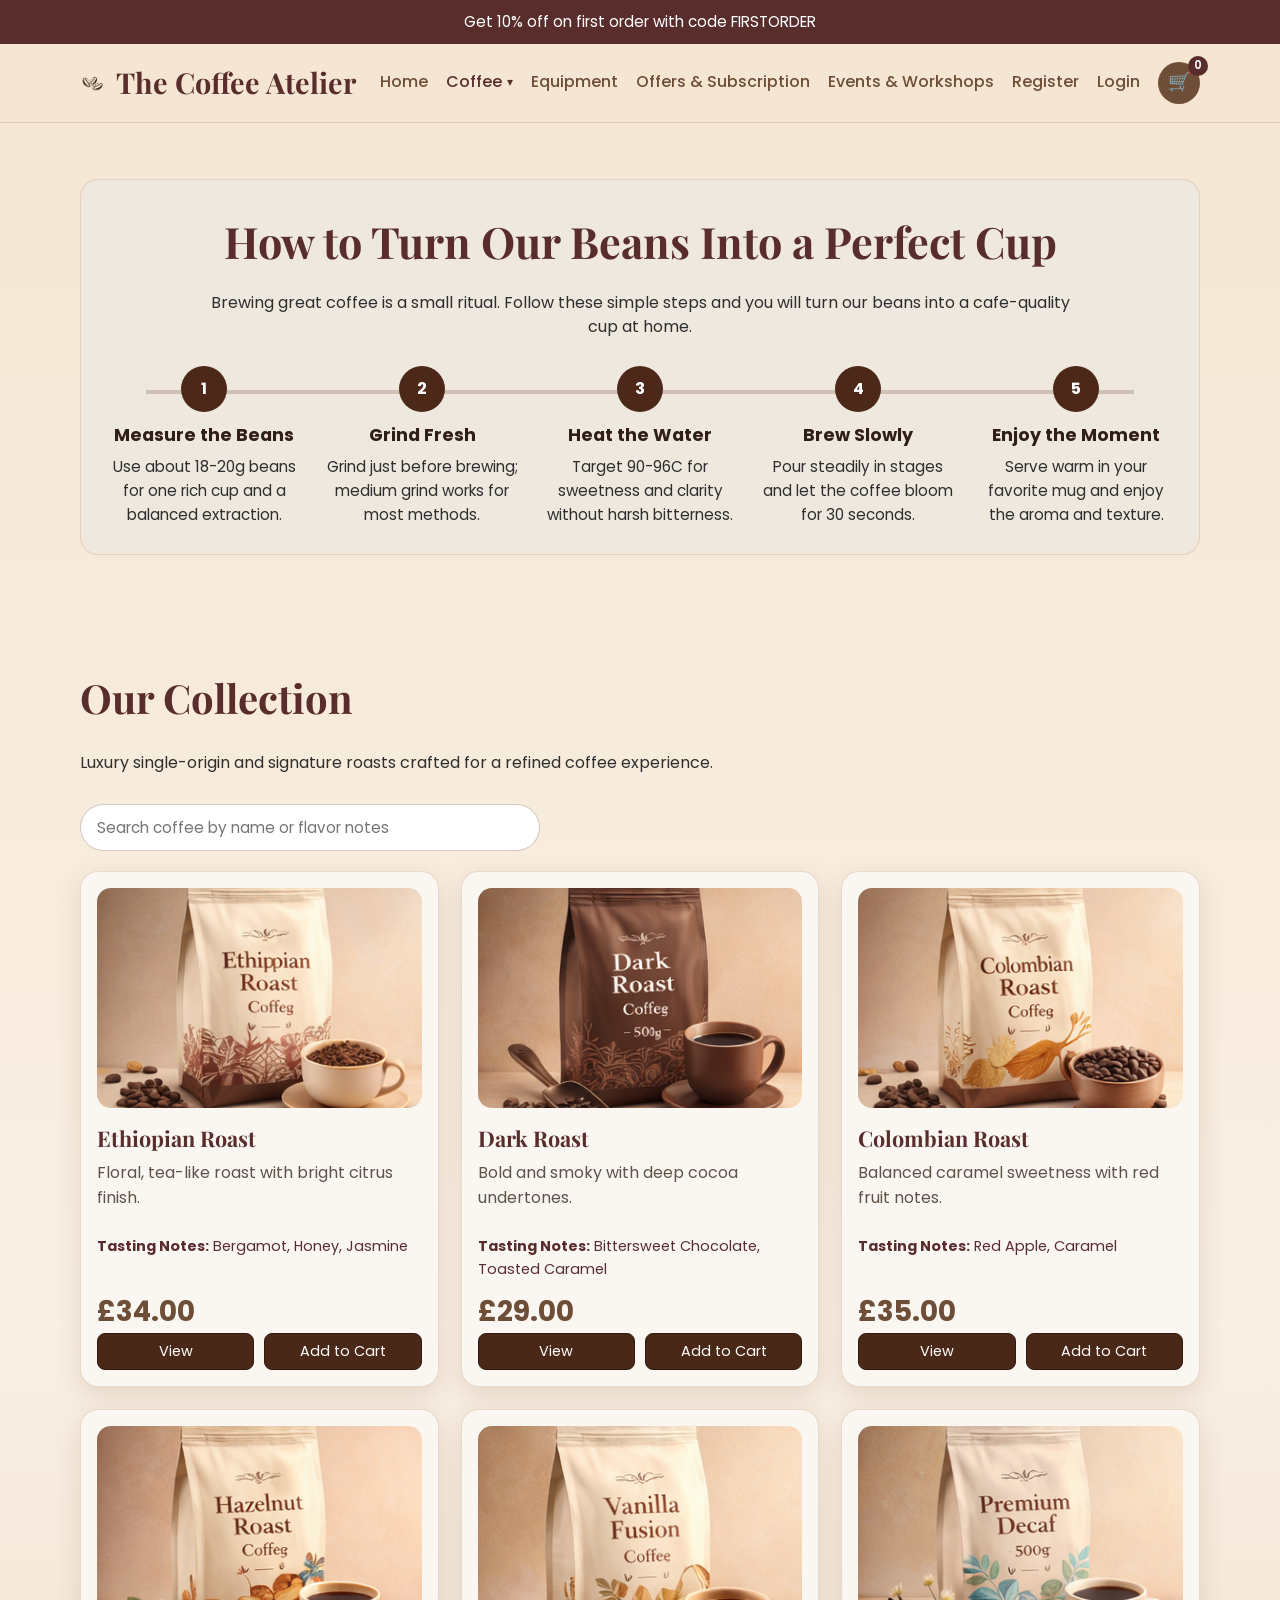
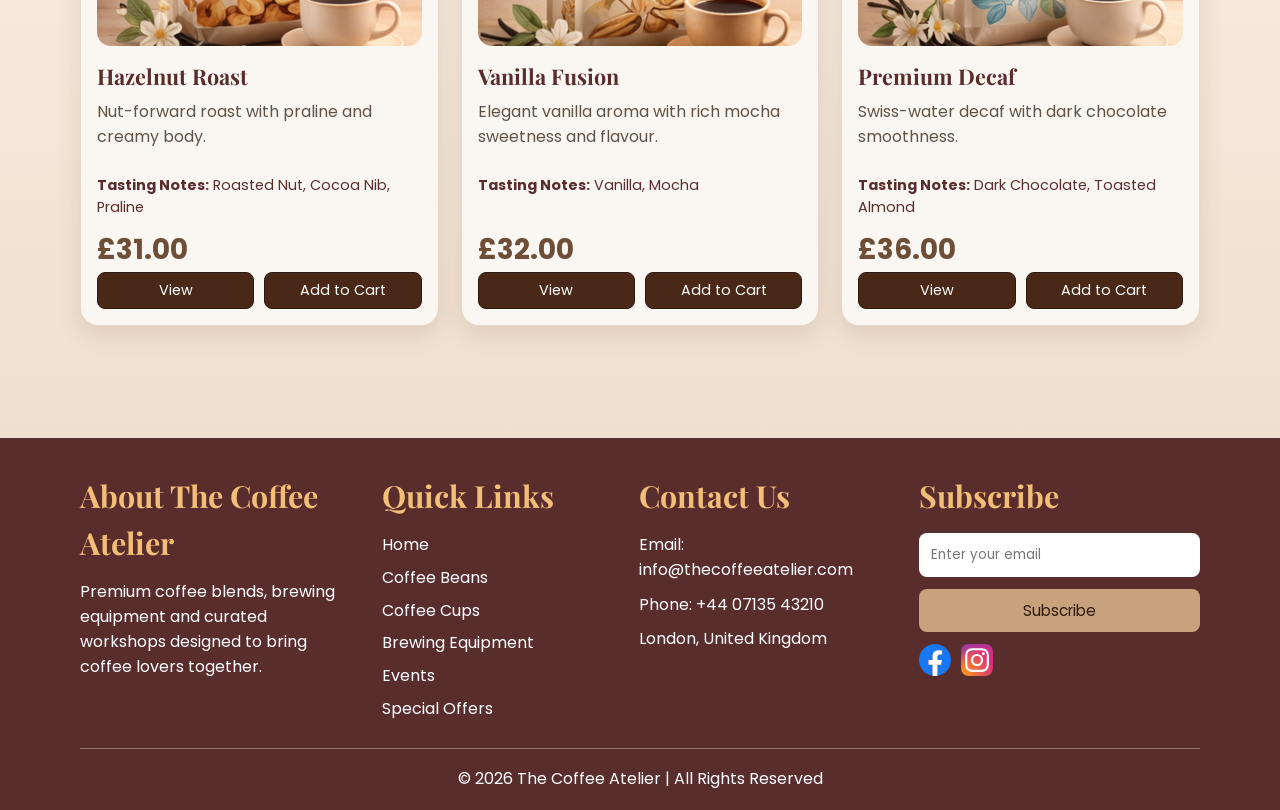
==== beans.html @ 6ac65b26 "Initial website upload" ====
<!DOCTYPE html>
<html lang="en">
<head>
  <meta charset="UTF-8">
  <meta name="viewport" content="width=device-width, initial-scale=1.0">
  <title>The Coffee Atelier | Coffee Beans</title>
  <link rel="preconnect" href="https://fonts.googleapis.com">
  <link rel="preconnect" href="https://fonts.gstatic.com" crossorigin>
  <link href="https://fonts.googleapis.com/css2?family=Great+Vibes&family=Playfair+Display:wght@500;700&family=Poppins:wght@300;400;500;600&display=swap" rel="stylesheet">
  <link rel="stylesheet" href="css/style.css">
</head>
<body>
  <div class="top-banner">Get 10% off on first order with code FIRSTORDER</div>
  <header class="site-header">
    <div class="container header-inner">
      <a class="logo" href="index.html"><img src="images/logo.png" alt="The Coffee Atelier logo"><span>The Coffee Atelier</span></a>
      <div class="nav-wrap">
        <nav class="site-nav">
          <a href="index.html">Home</a>
          <div class="nav-dropdown">
            <span class="nav-dropdown-toggle active">Coffee</span>
            <div class="nav-dropdown-menu">
              <a class="active" href="beans.html">Beans</a>
              <a href="coffee.html">Coffee</a>
            </div>
          </div>
          <a href="equipment.html">Equipment</a>
          <a href="offers.html">Offers &amp; Subscription</a>
          <a href="events.html">Events &amp; Workshops</a>
          <a href="signup.html">Register</a>
          <a href="login.html">Login</a>
        </nav>
        <a class="cart-link" href="cart.html" aria-label="Cart">
          <span>&#128722;</span>
          <span class="cart-badge" id="cartBadge">0</span>
        </a>
      </div>
    </div>
  </header>

  <main>
    <section>
      <div class="container">
        <div class="brew-section">
          <div class="brew-head">
            <h2>How to Turn Our Beans Into a Perfect Cup</h2>
            <p>Brewing great coffee is a small ritual. Follow these simple steps and you will turn our beans into a cafe-quality cup at home.</p>
          </div>
          <div class="brew-steps">
            <div class="brew-step">
              <div class="brew-step-number">1</div>
              <h4>Measure the Beans</h4>
              <p>Use about 18-20g beans for one rich cup and a balanced extraction.</p>
            </div>
            <div class="brew-step">
              <div class="brew-step-number">2</div>
              <h4>Grind Fresh</h4>
              <p>Grind just before brewing; medium grind works for most methods.</p>
            </div>
            <div class="brew-step">
              <div class="brew-step-number">3</div>
              <h4>Heat the Water</h4>
              <p>Target 90-96C for sweetness and clarity without harsh bitterness.</p>
            </div>
            <div class="brew-step">
              <div class="brew-step-number">4</div>
              <h4>Brew Slowly</h4>
              <p>Pour steadily in stages and let the coffee bloom for 30 seconds.</p>
            </div>
            <div class="brew-step">
              <div class="brew-step-number">5</div>
              <h4>Enjoy the Moment</h4>
              <p>Serve warm in your favorite mug and enjoy the aroma and texture.</p>
            </div>
          </div>
        </div>
      </div>
    </section>

    <section>
      <div class="container">
        <h1 class="section-title">Our Collection</h1>
        <p class="section-subtext">Luxury single-origin and signature roasts crafted for a refined coffee experience.</p>
        <div class="catalog-tools">
          <div class="catalog-search">
            <label for="coffeeSearch" style="display: none;">Search coffee products</label>
            <input id="coffeeSearch" class="search-input" type="search" placeholder="Search coffee by name or flavor notes" aria-label="Search coffee products">
          </div>
          <p id="coffeeSearchEmpty" class="search-empty" hidden>No coffee products match your search.</p>
        </div>
        <div class="collection-grid" id="coffeeGrid">
          <article class="card product-card product-card-horizontal" data-id="coffee-1" data-name="Ethiopian Roast" data-price="34.00" data-image="images/ethiopian-roast.png" data-short="Floral, tea-like roast with bright citrus finish." data-description="Our Ethiopian Roast is sourced from high-altitude heirloom varietals and roasted to highlight floral aromatics, bergamot brightness, and a delicate honey sweetness. It is elegant, clean, and layered for specialty drinkers." data-usage="Use 18g coffee to 300ml water at 93C. Ideal for pour-over and Chemex. Keep bloom at 30-40 seconds for maximum aroma.">
            <img src="images/ethiopian-roast.png" alt="Ethiopian Roast">
            <div class="card-content">
              <p class="product-title">Ethiopian Roast</p>
              <p class="product-one-liner">Floral, tea-like roast with bright citrus finish.</p>
              <p class="tasting-notes" style="font-size: 0.9rem; margin-bottom: 10px; color: #5a2d2d;"><strong>Tasting Notes:</strong> Bergamot, Honey, Jasmine</p>
              <p class="price">&pound;34.00</p>
              <div class="btn-row">
                <button class="btn btn-outline" data-action="view">View</button>
                <button class="btn btn-primary" data-action="add">Add to Cart</button>
              </div>
            </div>
          </article>

          <article class="card product-card product-card-horizontal" data-id="coffee-2" data-name="Dark Roast" data-price="29.00" data-image="images/dark-roast.png" data-short="Bold and smoky with deep cocoa undertones." data-description="Dark Roast is a premium full-bodied profile designed for intensity lovers. Expect rich bittersweet chocolate, toasted caramel, and a long, velvety finish that pairs beautifully with milk or as a short black." data-usage="Best for espresso or moka pot. Dose 18-20g for a 1:2 ratio shot in 26-30 seconds. For French press, use coarse grind and 4-minute steep.">
            <img src="images/dark-roast.png" alt="Dark Roast">
            <div class="card-content">
              <p class="product-title">Dark Roast</p>
              <p class="product-one-liner">Bold and smoky with deep cocoa undertones.</p>
              <p class="tasting-notes" style="font-size: 0.9rem; margin-bottom: 10px; color: #5a2d2d;"><strong>Tasting Notes:</strong> Bittersweet Chocolate, Toasted Caramel</p>
              <p class="price">&pound;29.00</p>
              <div class="btn-row">
                <button class="btn btn-outline" data-action="view">View</button>
                <button class="btn btn-primary" data-action="add">Add to Cart</button>
              </div>
            </div>
          </article>

          <article class="card product-card product-card-horizontal" data-id="coffee-3" data-name="Colombian Roast" data-price="35.00" data-image="images/colombian-roast.png" data-short="Balanced caramel sweetness with red fruit notes." data-description="Colombian Roast is selected from estate lots known for silky body and structured sweetness. This roast delivers red apple brightness, caramel depth, and a smooth finish suited for daily luxury brewing." data-usage="For V60, brew 20g to 320ml water at 92C. Medium grind, circular pours, and a total brew time near 2:45 for optimal clarity.">
            <img src="images/colombian-roast.png" alt="Colombian Roast">
            <div class="card-content">
              <p class="product-title">Colombian Roast</p>
              <p class="product-one-liner">Balanced caramel sweetness with red fruit notes.</p>
              <p class="tasting-notes" style="font-size: 0.9rem; margin-bottom: 10px; color: #5a2d2d;"><strong>Tasting Notes:</strong> Red Apple, Caramel</p>
              <p class="price">&pound;35.00</p>
              <div class="btn-row">
                <button class="btn btn-outline" data-action="view">View</button>
                <button class="btn btn-primary" data-action="add">Add to Cart</button>
              </div>
            </div>
          </article>

          <article class="card product-card product-card-horizontal" data-id="coffee-4" data-name="Hazelnut Roast" data-price="31.00" data-image="images/hazelnut-roast.png" data-short="Nut-forward roast with praline and creamy body." data-description="Hazelnut Roast is a dessert-like luxury blend with roasted nut character, cocoa nib accents, and a creamy mouthfeel. It is crafted for indulgent cups without overwhelming bitterness." data-usage="Works beautifully as latte base. Pull 18g espresso into 36g output, then pair with textured milk. Also ideal for AeroPress with medium-fine grind.">
            <img src="images/hazelnut-roast.png" alt="Hazelnut Roast">
            <div class="card-content">
              <p class="product-title">Hazelnut Roast</p>
              <p class="product-one-liner">Nut-forward roast with praline and creamy body.</p>
              <p class="tasting-notes" style="font-size: 0.9rem; margin-bottom: 10px; color: #5a2d2d;"><strong>Tasting Notes:</strong> Roasted Nut, Cocoa Nib, Praline</p>
              <p class="price">&pound;31.00</p>
              <div class="btn-row">
                <button class="btn btn-outline" data-action="view">View</button>
                <button class="btn btn-primary" data-action="add">Add to Cart</button>
              </div>
            </div>
          </article>

          <article class="card product-card product-card-horizontal" data-id="coffee-5" data-name="Vanilla Fusion" data-price="32.00" data-image="images/vanilla-fusion.png" data-short="Elegant vanilla aroma with rich mocha sweetness and flavour." data-description="Vanilla Fusion combines high-grade arabica with natural vanilla infusion for an aromatic, soft, and luxurious profile. It offers creamy sweetness, mocha depth, and smooth acidity for refined palates." data-usage="Ideal for slow drip or flat white. Use medium grind and 1:15 brew ratio. For milk coffee, keep extraction slightly longer for deeper sweetness.">
            <img src="images/vanilla-fusion.png" alt="Vanilla Fusion">
            <div class="card-content">
              <p class="product-title">Vanilla Fusion</p>
              <p class="product-one-liner">Elegant vanilla aroma with rich mocha sweetness and flavour.</p>
              <p class="tasting-notes" style="font-size: 0.9rem; margin-bottom: 10px; color: #5a2d2d;"><strong>Tasting Notes:</strong> Vanilla, Mocha</p>
              <p class="price">&pound;32.00</p>
              <div class="btn-row">
                <button class="btn btn-outline" data-action="view">View</button>
                <button class="btn btn-primary" data-action="add">Add to Cart</button>
              </div>
            </div>
          </article>

          <article class="card product-card product-card-horizontal" data-id="coffee-6" data-name="Premium Decaf" data-price="36.00" data-image="images/premium-decaf.png" data-short="Swiss-water decaf with dark chocolate smoothness." data-description="Premium Decaf uses a chemical-free process to retain aroma and complexity while removing caffeine. Expect dark chocolate, toasted almond, and a polished finish ideal for late-evening cups." data-usage="Brew as espresso, French press, or filter. Keep water at 92C and avoid over-extraction to preserve natural sweetness.">
            <img src="images/premium-decaf.png" alt="Premium Decaf">
            <div class="card-content">
              <p class="product-title">Premium Decaf</p>
              <p class="product-one-liner">Swiss-water decaf with dark chocolate smoothness.</p>
              <p class="tasting-notes" style="font-size: 0.9rem; margin-bottom: 10px; color: #5a2d2d;"><strong>Tasting Notes:</strong> Dark Chocolate, Toasted Almond</p>
              <p class="price">&pound;36.00</p>
              <div class="btn-row">
                <button class="btn btn-outline" data-action="view">View</button>
                <button class="btn btn-primary" data-action="add">Add to Cart</button>
              </div>
            </div>
          </article>
        </div>
      </div>
    </section>
  </main>

  <div class="modal-backdrop" id="productModal">
    <div class="modal">
      <div class="modal-header">
        <h3 class="modal-title" id="modalTitle"></h3>
        <button class="close-btn" id="closeModal">&times;</button>
      </div>
      <div class="modal-body">
        <img id="modalImage" src="" alt="">
        <div>
          <p id="modalDescription"></p>
          <p><strong>How to Use:</strong> <span id="modalUsage"></span></p>
          <p class="price" id="modalPrice"></p>
          <button class="btn btn-primary" id="modalAddBtn">Add to Cart</button>
        </div>
      </div>
    </div>
  </div>

  <footer class="site-footer">
    <div class="container footer-grid">
      <div>
        <h3>About The Coffee Atelier</h3>
        <p>Premium coffee blends, brewing equipment and curated workshops designed to bring coffee lovers together.</p>
      </div>
      <div>
        <h3>Quick Links</h3>
        <div class="footer-links">
          <a href="index.html">Home</a>
          <a href="beans.html">Coffee Beans</a>
          <a href="coffee.html">Coffee Cups</a>
          <a href="equipment.html">Brewing Equipment</a>
          <a href="events.html">Events</a>
          <a href="offers.html">Special Offers</a>
        </div>
      </div>
      <div>
        <h3>Contact Us</h3>
        <div class="footer-contact">
          <p>Email: info@thecoffeeatelier.com</p>
          <p>Phone: +44 07135 43210</p>
          <p>London, United Kingdom</p>
        </div>
      </div>
      <div>
        <h3>Subscribe</h3>
        <form class="footer-subscribe">
          <input type="email" placeholder="Enter your email" required>
          <button type="button" class="btn btn-gold" onclick="alert('Thanks for subscribing!')">Subscribe</button>
        </form>
        <div class="footer-social">
          <a class="social-icon" href="#" aria-label="Facebook"><img src="images/facebook.svg" alt="Facebook"></a>
          <a class="social-icon" href="#" aria-label="Instagram"><img src="images/instagram.svg" alt="Instagram"></a>
        </div>
      </div>
    </div>
    <div class="container footer-bottom">
      <p>&copy; 2026 The Coffee Atelier | All Rights Reserved</p>
    </div>
  </footer>

  <script src="js/atelier.js"></script>
  <script>
    function setResponsiveViewport() {
      document.documentElement.style.setProperty("--vh", `${window.innerHeight * 0.01}px`);
    }
    setResponsiveViewport();
    window.addEventListener("resize", setResponsiveViewport);

    function getCart() {
      return JSON.parse(sessionStorage.getItem("cartItems") || "[]");
    }
    function saveCart(cart) {
      Atelier.saveCart(cart);
    }
    function updateBadge() {
      const count = getCart().reduce((sum, item) => sum + item.qty, 0);
      document.getElementById("cartBadge").textContent = count;
    }

    function addToCart(product, qtyToAdd) {
      if (!Atelier.requireLogin()) return false;
      const qty = Number(qtyToAdd) > 0 ? Number(qtyToAdd) : 1;
      const cart = getCart();
      const existing = cart.find((item) => item.id === product.id);
      if (existing) existing.qty += qty;
      else cart.push({ ...product, qty });
      saveCart(cart);
      updateBadge();
      return true;
    }

    function getProductFromCard(card) {
      return {
        id: card.dataset.id,
        name: card.dataset.name,
        price: Number(card.dataset.price),
        image: card.dataset.image,
        description: card.dataset.description,
        usage: card.dataset.usage
      };
    }

    const coffeeGrid = document.getElementById("coffeeGrid");
    const coffeeSearch = document.getElementById("coffeeSearch");
    const coffeeSearchEmpty = document.getElementById("coffeeSearchEmpty");
    const modal = document.getElementById("productModal");
    const modalTitle = document.getElementById("modalTitle");
    const modalImage = document.getElementById("modalImage");
    const modalDescription = document.getElementById("modalDescription");
    const modalUsage = document.getElementById("modalUsage");
    const modalPrice = document.getElementById("modalPrice");
    const modalAddBtn = document.getElementById("modalAddBtn");
    let selectedProduct = null;

    coffeeGrid.addEventListener("click", (event) => {
      const target = event.target;
      const button = target.closest("button");
      const img = target.closest("img");
      
      if (!button && !img) return;

      const card = target.closest(".product-card");
      if (!card) return;

      const product = getProductFromCard(card);
      if (button && button.dataset.action === "add") {
        const qtyInput = card.querySelector(".mini-qty");
        addToCart(product, qtyInput ? qtyInput.value : 1);
        return;
      }

      if ((button && button.dataset.action === "view") || img) {
        selectedProduct = product;
        modalTitle.textContent = product.name;
        modalImage.src = product.image;
        modalImage.alt = product.name;
        modalDescription.textContent = product.description;
        modalUsage.textContent = product.usage;
        modalPrice.innerHTML = `&pound;${product.price.toFixed(2)}`;
        modal.classList.add("show");
      }
    });

    function filterCoffeeProducts(query) {
      const normalized = query.trim().toLowerCase();
      const cards = Array.from(coffeeGrid.querySelectorAll(".product-card"));
      let visibleCount = 0;

      cards.forEach((card) => {
        const name = (card.dataset.name || "").toLowerCase();
        const shortText = (card.dataset.short || "").toLowerCase();
        const description = (card.dataset.description || "").toLowerCase();
        const matches = !normalized || name.includes(normalized) || shortText.includes(normalized) || description.includes(normalized);

        card.style.display = matches ? "" : "none";
        if (matches) visibleCount += 1;
      });

      coffeeSearchEmpty.hidden = visibleCount > 0;
    }

    coffeeSearch.addEventListener("input", () => {
      filterCoffeeProducts(coffeeSearch.value);
    });

    modalAddBtn.addEventListener("click", () => {
      if (!selectedProduct) return;
      if (addToCart(selectedProduct, 1)) {
        modal.classList.remove("show");
      }
    });

    document.getElementById("closeModal").addEventListener("click", () => modal.classList.remove("show"));
    modal.addEventListener("click", (event) => {
      if (event.target === modal) modal.classList.remove("show");
    });

    updateBadge();
  </script>
</body>
</html>
---- css/style.css ----
:root {
  --bg-primary: #f5e6d3;
  --bg-secondary: #ead7c5;
  --accent-primary: #6f4e37;
  --accent-secondary: #5a2d2d;
  --highlight: #c8a27c;
  --text-dark: #2e2e2e;
  --text-light: #ffffff;
  --text-muted: #6f6155;
  --card-bg: #faf7f2;
  --shadow-soft: 0 8px 24px rgba(111, 78, 55, 0.15);
  --radius-lg: 18px;
  --radius-md: 12px;
}
* {
  box-sizing: border-box;
}

body {
  margin: 0;
  font-family: "Poppins", Arial, sans-serif;
  background-color: #f5e6d3;
  background: linear-gradient(180deg, #f5e6d3, #f9efe3 55%, #ead7c5);
  color: #2e2e2e;
  line-height: 1.55;
}

a {
  color: inherit;
  text-decoration: none;
}

img {
  max-width: 100%;
  display: block;
}

.container {
  width: 92%;
  max-width: 1120px;
  margin: 0 auto;
}

.top-banner {
  background: #5a2d2d;
  color: #ffffff;
  text-align: center;
  padding: 10px 12px;
  font-size: 0.95rem;
}

.site-header {
  position: sticky;
  top: 0;
  z-index: 1000;
  background: rgba(245, 230, 211, 0.95);
  border-bottom: 1px solid rgba(90, 45, 45, 0.15);
}

.header-inner {
  display: flex;
  align-items: center;
  justify-content: space-between;
  gap: 16px;
  min-height: 78px;
}

.logo {
  font-family: "Playfair Display", Georgia, serif;
  font-size: 1.8rem;
  font-weight: 700;
  color: #5a2d2d;
  white-space: nowrap;
  display: inline-flex;
  align-items: center;
  gap: 10px;
}

.logo img {
  width: 26px;
  height: 26px;
  object-fit: contain;
}

.nav-wrap {
  display: flex;
  align-items: center;
  gap: 18px;
}

.site-nav {
  display: flex;
  align-items: center;
  gap: 18px;
  flex-wrap: wrap;
  justify-content: flex-end;
}

.site-nav a {
  color: #6f4e37;
  font-weight: 500;
  transition: color 0.25s ease;
}

.site-nav a:hover,
.site-nav a.active {
  color: #5a2d2d;
}

/* ── Dropdown nav ── */
.nav-dropdown {
  position: relative;
}

.nav-dropdown-toggle {
  color: #6f4e37;
  font-weight: 500;
  transition: color 0.25s ease;
  cursor: pointer;
  display: inline-flex;
  align-items: center;
  gap: 5px;
  padding: 0;
  background: none;
  border: none;
  font-family: inherit;
  font-size: inherit;
  user-select: none;
}

.nav-dropdown-toggle::after {
  content: "▾";
  font-size: 0.75em;
  transition: transform 0.25s ease;
  display: inline-block;
}

.nav-dropdown:hover .nav-dropdown-toggle,
.nav-dropdown-toggle.active {
  color: #5a2d2d;
}

.nav-dropdown:hover .nav-dropdown-toggle::after {
  transform: rotate(-180deg);
}

.nav-dropdown-menu {
  position: absolute;
  top: 100%;
  left: 50%;
  transform: translateX(-50%) translateY(-4px);
  background: rgba(245, 230, 211, 0.98);
  -webkit-backdrop-filter: blur(6px);
  border: 1px solid rgba(200, 162, 124, 0.4);
  border-radius: 10px;
  box-shadow: 0 8px 22px rgba(111, 78, 55, 0.18);
  min-width: 140px;
  padding: 12px 0 8px;
  opacity: 0;
  pointer-events: none;
  transition: opacity 0.2s ease, transform 0.2s ease;
  z-index: 2000;
  backdrop-filter: blur(6px);
}

.nav-dropdown:hover .nav-dropdown-menu {
  opacity: 1;
  pointer-events: all;
  transform: translateX(-50%) translateY(0);
}

.nav-dropdown-menu a {
  display: block;
  padding: 9px 18px;
  color: #6f4e37;
  font-weight: 500;
  font-size: 0.92rem;
  transition: background 0.18s ease, color 0.18s ease;
  white-space: nowrap;
}

.nav-dropdown-menu a:hover,
.nav-dropdown-menu a.active {
  background: rgba(111, 78, 55, 0.1);
  color: #5a2d2d;
}

.cart-link {
  position: relative;
  background: #6f4e37;
  color: #ffffff;
  width: 42px;
  height: 42px;
  border-radius: 50%;
  display: flex;
  align-items: center;
  justify-content: center;
  font-size: 1.15rem;
  transition: background 0.25s ease, transform 0.25s ease;
}

.cart-link:hover {
  background: #5c3f2d;
  transform: translateY(-2px);
}

.cart-badge {
  position: absolute;
  top: -6px;
  right: -8px;
  background: #5a2d2d;
  color: #ffffff;
  min-width: 20px;
  height: 20px;
  border-radius: 999px;
  display: flex;
  align-items: center;
  justify-content: center;
  font-size: 0.72rem;
  padding: 0 5px;
  font-weight: 600;
}

section {
  padding: 56px 0;
}

.section-title {
  margin: 0 0 22px;
  font-family: "Playfair Display", Georgia, serif;
  color: #5a2d2d;
  font-size: 2.5rem;
}

.section-subtext {
  margin: 0 0 28px;
  max-width: 700px;
}

.catalog-tools {
  margin: 0 0 20px;
}

.catalog-search {
  width: 100%;
  max-width: 460px;
}

.search-input {
  width: 100%;
  border: 1px solid rgba(111, 78, 55, 0.3);
  border-radius: 999px;
  padding: 11px 16px;
  font-size: 0.95rem;
  background: #fff;
}

.search-input:focus {
  outline: none;
  border-color: #c8a27c;
  box-shadow: 0 0 0 2px rgba(111, 78, 55, 0.12);
}

.search-empty {
  margin: 14px 0 0;
  color: #6f6155;
  font-size: 0.95rem;
}

.infographic-grid {
  display: grid;
  gap: 22px;
  grid-template-columns: repeat(3, minmax(0, 1fr));
}

.infographic-card {
  background: #faf7f2;
  border-radius: 18px;
  box-shadow: 0 8px 24px rgba(111, 78, 55, 0.15);
  border: 1px solid rgba(200, 162, 124, 0.35);
  overflow: hidden;
}

.infographic-card img {
  width: 100%;
  height: 220px;
  object-fit: cover;
}

.infographic-content {
  padding: 16px 18px 18px;
}

.infographic-content h3 {
  margin: 0 0 4px;
  font-family: "Playfair Display", Georgia, serif;
  color: #5a2d2d;
}

.info-stat {
  margin: 0 0 8px;
  font-size: 0.88rem;
  text-transform: uppercase;
  letter-spacing: 0.08em;
  color: #6f4e37;
  font-weight: 600;
}

.infographic-content p {
  margin: 0;
}

.hero {
  position: relative;
  height: 65vh;
  min-height: 470px;
  border-radius: 18px;
  overflow: hidden;
  box-shadow: 0 8px 24px rgba(111, 78, 55, 0.15);
}

.slides {
  position: absolute;
  inset: 0;
}

.slide {
  position: absolute;
  inset: 0;
  opacity: 0;
  transition: opacity 0.7s ease;
}

.slide.active {
  opacity: 1;
}

.slide img {
  width: 100%;
  height: 100%;
  object-fit: cover;
}

.hero-overlay {
  position: absolute;
  inset: 0;
  background: linear-gradient(to top, rgba(46, 46, 46, 0.75), rgba(46, 46, 46, 0.2));
  color: #ffffff;
  display: flex;
  align-items: flex-end;
  padding: 32px;
  padding-bottom: 92px;
}

.hero-overlay h1 {
  margin: 0;
  font-family: "Playfair Display", Georgia, serif;
  font-size: 3.4rem;
}

.hero-overlay p {
  margin: 8px 0 0;
}

.featured-product {
  margin-top: 18px;
  background: rgba(0, 0, 0, 0.34);
  border: 1px solid rgba(255, 255, 255, 0.25);
  border-radius: 14px;
  padding: 14px;
  max-width: 500px;
}

.featured-kicker {
  margin: 0;
  font-size: 0.8rem;
  text-transform: uppercase;
  letter-spacing: 0.1em;
  opacity: 0.9;
}

.featured-product h3 {
  margin: 8px 0 4px;
  font-family: "Playfair Display", Georgia, serif;
  font-size: 1.5rem;
}

.featured-product p {
  margin: 0;
}

.featured-row {
  margin-top: 12px;
  display: flex;
  align-items: center;
  gap: 12px;
}

.featured-price {
  font-size: 1.2rem;
  font-weight: 700;
}

.hero-controls {
  position: absolute;
  right: 32px;
  bottom: 32px;
  display: flex;
  gap: 10px;
}

.hero-arrow {
  border: 0;
  width: 44px;
  height: 44px;
  border-radius: 999px;
  background: rgba(255, 255, 255, 0.85);
  color: #4a2817;
  font-size: 1.15rem;
  cursor: pointer;
  transition: transform 0.2s ease, background 0.2s ease;
}

.hero-arrow:hover {
  transform: translateY(-2px);
  background: #ffffff;
}

.grid-3,
.collection-grid,
.events-grid,
.offers-grid,
.form-grid {
  display: grid;
  gap: 22px;
}

.grid-3,
.collection-grid,
.events-grid,
.offers-grid {
  grid-template-columns: repeat(3, minmax(0, 1fr));
}

.form-grid {
  grid-template-columns: repeat(2, minmax(0, 1fr));
}

.feature-card,
.card,
.form-card,
.location-card {
  background: #faf7f2;
  border-radius: 18px;
  box-shadow: 0 8px 24px rgba(111, 78, 55, 0.15);
  border: 1px solid rgba(200, 162, 124, 0.35);
}

.feature-card,
.card {
  overflow: hidden;
  transition: transform 0.25s ease, box-shadow 0.25s ease;
}

.feature-card:hover,
.card:hover {
  transform: translateY(-5px);
  box-shadow: 0 12px 24px rgba(111, 78, 55, 0.22);
}

.feature-card {
  text-align: center;
  padding: 22px;
}

.feature-card img {
  width: 88px;
  height: 88px;
  object-fit: contain;
  margin: 0 auto 16px;
}

.feature-card h3 {
  margin: 8px 0 4px;
  font-family: "Playfair Display", serif;
  color: #5a2d2d;
}

.feature-card p {
  margin: 0;
  font-size: 0.93rem;
}

.split {
  display: grid;
  grid-template-columns: 1.1fr 1fr;
  gap: 28px;
  align-items: center;
}

.about-box {
  background: rgba(255, 255, 255, 0.35);
  border: 1px solid rgba(111, 78, 55, 0.16);
  border-radius: 18px;
  padding: 22px;
}

.about-illustration {
  width: 100%;
  max-height: 420px;
  object-fit: contain;
}

.location-card {
  padding: 20px;
}

.location-layout {
  display: grid;
  grid-template-columns: 1fr 1.2fr;
  gap: 20px;
  align-items: stretch;
}

.location-details p {
  margin: 0 0 8px;
}

.location-layout iframe {
  width: 100%;
  min-height: 300px;
  border: 0;
  border-radius: 12px;
}

.brew-section {
  background: #efe8df;
  border-radius: 18px;
  padding: 28px 22px;
  border: 1px solid rgba(200, 162, 124, 0.35);
}

.brew-head {
  text-align: center;
  max-width: 860px;
  margin: 0 auto 26px;
}

.brew-head h2 {
  margin: 0 0 10px;
  font-family: "Playfair Display", Georgia, serif;
  color: #5a2d2d;
  font-size: 2.7rem;
}

.brew-steps {
  display: grid;
  grid-template-columns: repeat(5, minmax(0, 1fr));
  gap: 16px;
  position: relative;
}

.brew-steps::before {
  content: "";
  position: absolute;
  top: 24px;
  left: 4%;
  right: 4%;
  height: 4px;
  background: rgba(111, 78, 55, 0.25);
}

.brew-step {
  position: relative;
  text-align: center;
}

.brew-step-number {
  width: 46px;
  height: 46px;
  border-radius: 50%;
  background: #4b2817;
  color: #fff;
  margin: 0 auto 10px;
  display: flex;
  align-items: center;
  justify-content: center;
  font-weight: 700;
  z-index: 1;
  position: relative;
}

.brew-step h4 {
  margin: 0 0 6px;
  font-size: 1.1rem;
  color: #2f1f16;
}

.brew-step p {
  margin: 0;
  font-size: 0.95rem;
}

.featured-block {
  background: linear-gradient(120deg, #f8efe4, #ead7c5);
  border: 1px solid rgba(200, 162, 124, 0.4);
  border-radius: 18px;
  box-shadow: 0 8px 24px rgba(111, 78, 55, 0.15);
  padding: 24px;
  display: grid;
  grid-template-columns: minmax(220px, 320px) 1fr;
  gap: 20px;
  align-items: center;
}

.featured-block img {
  width: 100%;
  height: 256px;
  object-fit: cover;
  border-radius: 12px;
}

.featured-tag {
  display: inline-block;
  padding: 5px 12px;
  border-radius: 999px;
  background: #5a2d2d;
  color: #fff;
  font-size: 0.82rem;
  letter-spacing: 0.03em;
  margin-bottom: 10px;
}

.events-intro {
  display: grid;
  grid-template-columns: 1fr 1fr;
  gap: 28px;
  align-items: center;
  background: #e9e2d8;
  border-radius: 18px;
  padding: 18px;
}

.events-intro img {
  width: 100%;
  height: 360px;
  object-fit: cover;
  border-radius: 20px;
  box-shadow: 0 8px 24px rgba(111, 78, 55, 0.15);
}

.events-intro-copy {
  padding: 8px 6px;
}

.events-kicker {
  margin: 0 0 12px;
  text-transform: uppercase;
  letter-spacing: 0.12em;
  color: #8a6b4f;
  font-weight: 600;
}

.events-intro-copy h1 {
  margin: 0 0 14px;
  font-family: "Playfair Display", Georgia, serif;
  font-size: 3.3rem;
  line-height: 1.05;
  color: #1f1b18;
}

.events-intro-copy p {
  margin: 0;
  font-size: 1.05rem;
  max-width: 560px;
}

.card img {
  width: 100%;
  height: 230px;
  object-fit: cover;
}

.card-content {
  padding: 18px;
}

.card h3,
.product-title {
  margin: 0 0 10px;
  font-family: "Playfair Display", Georgia, serif;
  color: #5a2d2d;
}

.product-title {
  font-size: 1.25rem;
  font-weight: 600;
}

.product-one-liner {
  margin: 0 0 10px;
  color: #5f5348;
}

.price {
  color: #6f4e37;
  font-weight: 700;
  margin: 8px 0 14px;
}

.collection-grid .price {
  font-size: 1.75rem;
  margin: 4px 0 0;
}

.collection-grid .product-title {
  margin: 0 0 6px;
  font-size: 1.35rem;
  font-weight: 700;
}

.product-card-horizontal {
  display: flex;
  flex-direction: column;
  align-items: stretch;
  padding: 16px;
  gap: 14px;
}

.product-card-horizontal > img {
  width: 100%;
  min-width: 0;
  height: 220px;
  border-radius: 14px;
  object-fit: cover;
}

#equipmentGrid .product-card-horizontal > img {
  width: auto;
  max-width: 100%;
  height: 340px;
  margin: 0 auto;
  object-fit: contain;
  background: transparent;
}

.card {
  display: flex;
  flex-direction: column;
  height: 100%;
}

.product-card-horizontal .card-content {
  padding: 0;
}

.card-content {
  display: flex;
  flex-direction: column;
  flex: 1;
}

.card-content .price {
  margin-top: auto;
}

.card-actions,
.btn-row {
  display: flex;
  flex-wrap: wrap;
  gap: 10px;
  align-items: center;
}

.card-actions {
  margin-top: 10px;
}

.product-card-horizontal .btn-row,
.product-card-horizontal .card-actions {
  flex-wrap: nowrap;
}

.product-card-horizontal .btn-row .btn,
.product-card-horizontal .card-actions .btn {
  flex: 1;
}

.qty-inline {
  font-size: 0.9rem;
  color: #6f6155;
  display: inline-flex;
  align-items: center;
  gap: 8px;
}

.mini-qty {
  width: 64px;
  padding: 7px 8px;
  border: 1px solid rgba(111, 78, 55, 0.3);
  border-radius: 10px;
}

.offers-grid .offer-card {
  padding: 20px;
}

.offer-price {
  font-size: 2rem;
  margin: 6px 0;
  color: #5a2d2d;
  font-family: "Playfair Display", serif;
}

.form-card {
  padding: 20px;
}

.field {
  display: flex;
  flex-direction: column;
  gap: 6px;
}

.field.full {
  grid-column: 1 / -1;
}

label {
  font-size: 0.94rem;
  color: #4c3f34;
}

input,
select,
textarea {
  border: 1px solid rgba(111, 78, 55, 0.3);
  border-radius: 10px;
  padding: 10px 12px;
  font-family: inherit;
  background: #fff;
}

input:focus,
select:focus,
textarea:focus {
  outline: none;
  border-color: #c8a27c;
  box-shadow: 0 0 0 2px rgba(111, 78, 55, 0.12);
}

.validation-list {
  margin: 4px 0 0;
  padding-left: 18px;
  display: grid;
  gap: 6px;
  color: #9b4b43;
}

.validation-list li.valid {
  color: #2d7a43;
}

.btn {
  border: 0;
  border-radius: 999px;
  padding: 10px 18px;
  font-family: inherit;
  font-size: 0.95rem;
  cursor: pointer;
  transition: background 0.25s ease, transform 0.2s ease;
}

.btn:active {
  transform: scale(0.98);
}

.btn-primary {
  background: #6f4e37;
  color: #ffffff;
}

.btn-primary:hover {
  background: #5c3f2d;
}

.btn-secondary {
  background: #5a2d2d;
  color: #ffffff;
}

.btn-secondary:hover {
  background: #452020;
}

.btn-outline {
  background: transparent;
  color: #5a2d2d;
  border: 1px solid rgba(90, 45, 45, 0.35);
}

.btn-outline:hover {
  background: rgba(90, 45, 45, 0.08);
}

.btn-gold {
  background: #c8a27c;
  color: #2f1a10;
}

.collection-grid .btn {
  border-radius: 8px;
  min-width: 120px;
  padding: 7px 10px;
  font-size: 0.9rem;
}

.collection-grid .btn-primary,
.collection-grid .btn-outline {
  background: #4a2817;
  color: #fff;
  border: 1px solid #2f1a10;
}

.modal-backdrop {
  position: fixed;
  inset: 0;
  background: rgba(46, 46, 46, 0.54);
  display: none;
  align-items: center;
  justify-content: center;
  z-index: 1200;
  padding: 16px;
}

.modal-backdrop.show {
  display: flex;
}

.modal {
  width: 96%;
  max-width: 720px;
  background: #faf7f2;
  border-radius: 18px;
  box-shadow: 0 18px 38px rgba(46, 46, 46, 0.25);
  overflow: hidden;
}

.modal-header {
  display: flex;
  justify-content: space-between;
  align-items: center;
  padding: 14px 18px;
  border-bottom: 1px solid rgba(111, 78, 55, 0.2);
}

.modal-title {
  margin: 0;
  font-family: "Playfair Display", Georgia, serif;
  color: #5a2d2d;
}

.close-btn {
  border: 0;
  background: transparent;
  font-size: 1.3rem;
  cursor: pointer;
}

.modal-body {
  padding: 18px;
  display: grid;
  grid-template-columns: 1fr 1.3fr;
  gap: 16px;
}

.modal-body img {
  width: 100%;
  border-radius: 12px;
  max-height: 280px;
  object-fit: cover;
}

.auth-modal {
  max-width: 560px;
}

.auth-modal-body {
  padding: 18px;
  grid-template-columns: 1fr;
  gap: 14px;
}

.auth-modal-actions {
  display: flex;
  flex-wrap: wrap;
  gap: 12px;
  margin-top: 2px;
}

.auth-modal-copy {
  display: grid;
  gap: 8px;
}

.auth-modal-note {
  margin: 0;
  color: var(--text-muted);
  font-size: 0.93rem;
}

.auth-modal-message {
  margin: 0;
  color: var(--accent-secondary);
  font-weight: 600;
  line-height: 1.45;
}

.cart-layout {
  display: grid;
  grid-template-columns: 2fr 1fr;
  gap: 24px;
}

.cart-item {
  display: grid;
  grid-template-columns: 120px 1fr auto;
  gap: 14px;
  padding: 14px;
  border-radius: 12px;
  background: #fff;
  border: 1px solid rgba(111, 78, 55, 0.2);
  margin-bottom: 12px;
  align-items: center;
}

.cart-item > img {
  width: 120px;
  height: 90px;
  border-radius: 10px;
  object-fit: cover;
}

.qty-controls {
  display: inline-flex;
  align-items: center;
  gap: 10px;
  background: #fff;
  border: 1px solid rgba(111, 78, 55, 0.3);
  border-radius: 999px;
  padding: 4px;
}

.qty-btn {
  border: 0;
  width: 28px;
  height: 28px;
  border-radius: 50%;
  background: #ead7c5;
  cursor: pointer;
}

.summary {
  background: #faf7f2;
  border-radius: 18px;
  padding: 18px;
  box-shadow: 0 8px 24px rgba(111, 78, 55, 0.15);
  align-self: start;
}

.summary-row {
  display: flex;
  justify-content: space-between;
  margin: 9px 0;
}

.site-footer {
  margin-top: 56px;
  background: #5a2d2d;
  color: #ffffff;
  padding: 34px 0 18px;
}

.footer-grid {
  display: grid;
  grid-template-columns: 1.2fr 1fr 1.1fr 1fr;
  gap: 30px;
}

.footer-grid h3 {
  margin: 0 0 14px;
  color: #f2be78;
  font-family: "Playfair Display", Georgia, serif;
  font-size: 1.9rem;
}

.footer-grid p {
  margin: 0;
  max-width: 320px;
}

.footer-links {
  display: grid;
  gap: 8px;
}

.footer-links a {
  color: #ffffff;
  transition: opacity 0.25s ease;
}

.footer-links a:hover {
  opacity: 0.85;
}

.footer-contact {
  display: grid;
  gap: 10px;
}

.footer-subscribe {
  display: grid;
  gap: 12px;
}

.footer-subscribe input {
  border: 0;
  border-radius: 8px;
  padding: 12px;
}

.footer-subscribe .btn {
  width: fit-content;
  width: auto;
  display: inline-block;
  border-radius: 8px;
  padding: 10px 22px;
}

.footer-social {
  display: flex;
  gap: 10px;
  margin-top: 12px;
}

.social-icon {
  width: 32px;
  height: 32px;
  display: inline-block;
  transition: transform 0.2s ease, opacity 0.2s ease;
}

.social-icon img {
  width: 100%;
  height: 100%;
  object-fit: contain;
  display: block;
}

.social-icon:hover {
  transform: translateY(-2px);
  opacity: 0.9;
}

.footer-bottom {
  border-top: 1px solid rgba(255, 255, 255, 0.35);
  margin-top: 26px;
  padding-top: 18px;
}

.footer-bottom p {
  margin: 0;
  text-align: center;
}

.empty-note {
  background: rgba(255, 255, 255, 0.65);
  border-radius: 12px;
  padding: 20px;
  border: 1px dashed rgba(111, 78, 55, 0.4);
}

@media (max-width: 1024px) {
  .grid-3,
  .collection-grid,
  .events-grid,
  .offers-grid,
  .infographic-grid {
    grid-template-columns: repeat(2, minmax(0, 1fr));
  }

  .split,
  .cart-layout,
  .location-layout,
  .featured-block,
  .events-intro {
    grid-template-columns: 1fr;
  }

  .brew-steps {
    grid-template-columns: repeat(2, minmax(0, 1fr));
  }

  .brew-steps::before {
    display: none;
  }

  .events-intro img {
    height: 310px;
  }
}

@media (max-width: 760px) {
  .header-inner {
    flex-direction: column;
    justify-content: center;
    padding: 12px 0;
  }

  .logo img {
    width: 24px;
    height: 24px;
  }

  .nav-wrap {
    width: 100%;
    justify-content: space-between;
  }

  .site-nav {
    gap: 10px;
    font-size: 0.92rem;
  }

  .grid-3,
  .collection-grid,
  .events-grid,
  .offers-grid,
  .brew-steps,
  .form-grid,
  .footer-grid,
  .infographic-grid {
    grid-template-columns: 1fr;
  }

  .hero {
    height: 60vh;
    min-height: 420px;
  }

  .hero-overlay {
    padding: 20px;
    padding-bottom: 84px;
  }

  .hero-overlay h1 {
    font-size: 2.2rem;
  }

  .featured-product {
    margin-top: 12px;
    padding: 12px;
  }

  .featured-product h3 {
    font-size: 1.25rem;
  }

  .featured-row {
    flex-wrap: wrap;
  }

  .events-intro img,
  .product-card-horizontal > img,
  #equipmentGrid .product-card-horizontal > img {
    height: 220px;
    width: 100%;
    min-width: 0;
    max-width: 100%;
    object-fit: cover;
  }

  #equipmentGrid .product-card-horizontal > img {
    width: auto;
    max-width: 100%;
    height: 300px;
    object-fit: contain;
    background: transparent;
  }

  #coffeeGrid .product-card-horizontal > img {
    height: 170px;
  }

  .product-card-horizontal {
    flex-direction: column;
    padding: 14px;
  }

  .cart-item {
    grid-template-columns: 1fr;
  }

  .modal-body {
    grid-template-columns: 1fr;
  }

  section {
    padding: 42px 0;
  }
}

.fade-in-up {
  opacity: 0;
  transform: translateY(40px);
  transition: opacity 0.8s ease-out, transform 0.8s ease-out;
}

.fade-in-up.visible {
  opacity: 1;
  transform: translateY(0);
}

@supports not (gap: 1rem) {
  .header-inner > * + *,
  .nav-wrap > * + *,
  .site-nav > * + *,
  .featured-row > * + *,
  .card-actions > * + *,
  .btn-row > * + *,
  .qty-inline > * + *,
  .footer-social > * + * {
    margin-left: 10px;
  }

  .header-inner,
  .nav-wrap,
  .site-nav,
  .featured-row,
  .card-actions,
  .btn-row,
  .qty-inline,
  .footer-social {
    gap: 0;
  }
}

@media (prefers-reduced-motion: reduce) {
  .fade-in-up {
    transition: none;
    opacity: 1;
    transform: none;
  }
}

.product-card img {
  cursor: pointer;
  transition: box-shadow 0.25s ease;
}
.product-card img:hover {
  box-shadow: 0 6px 16px rgba(111, 78, 55, 0.3);
}
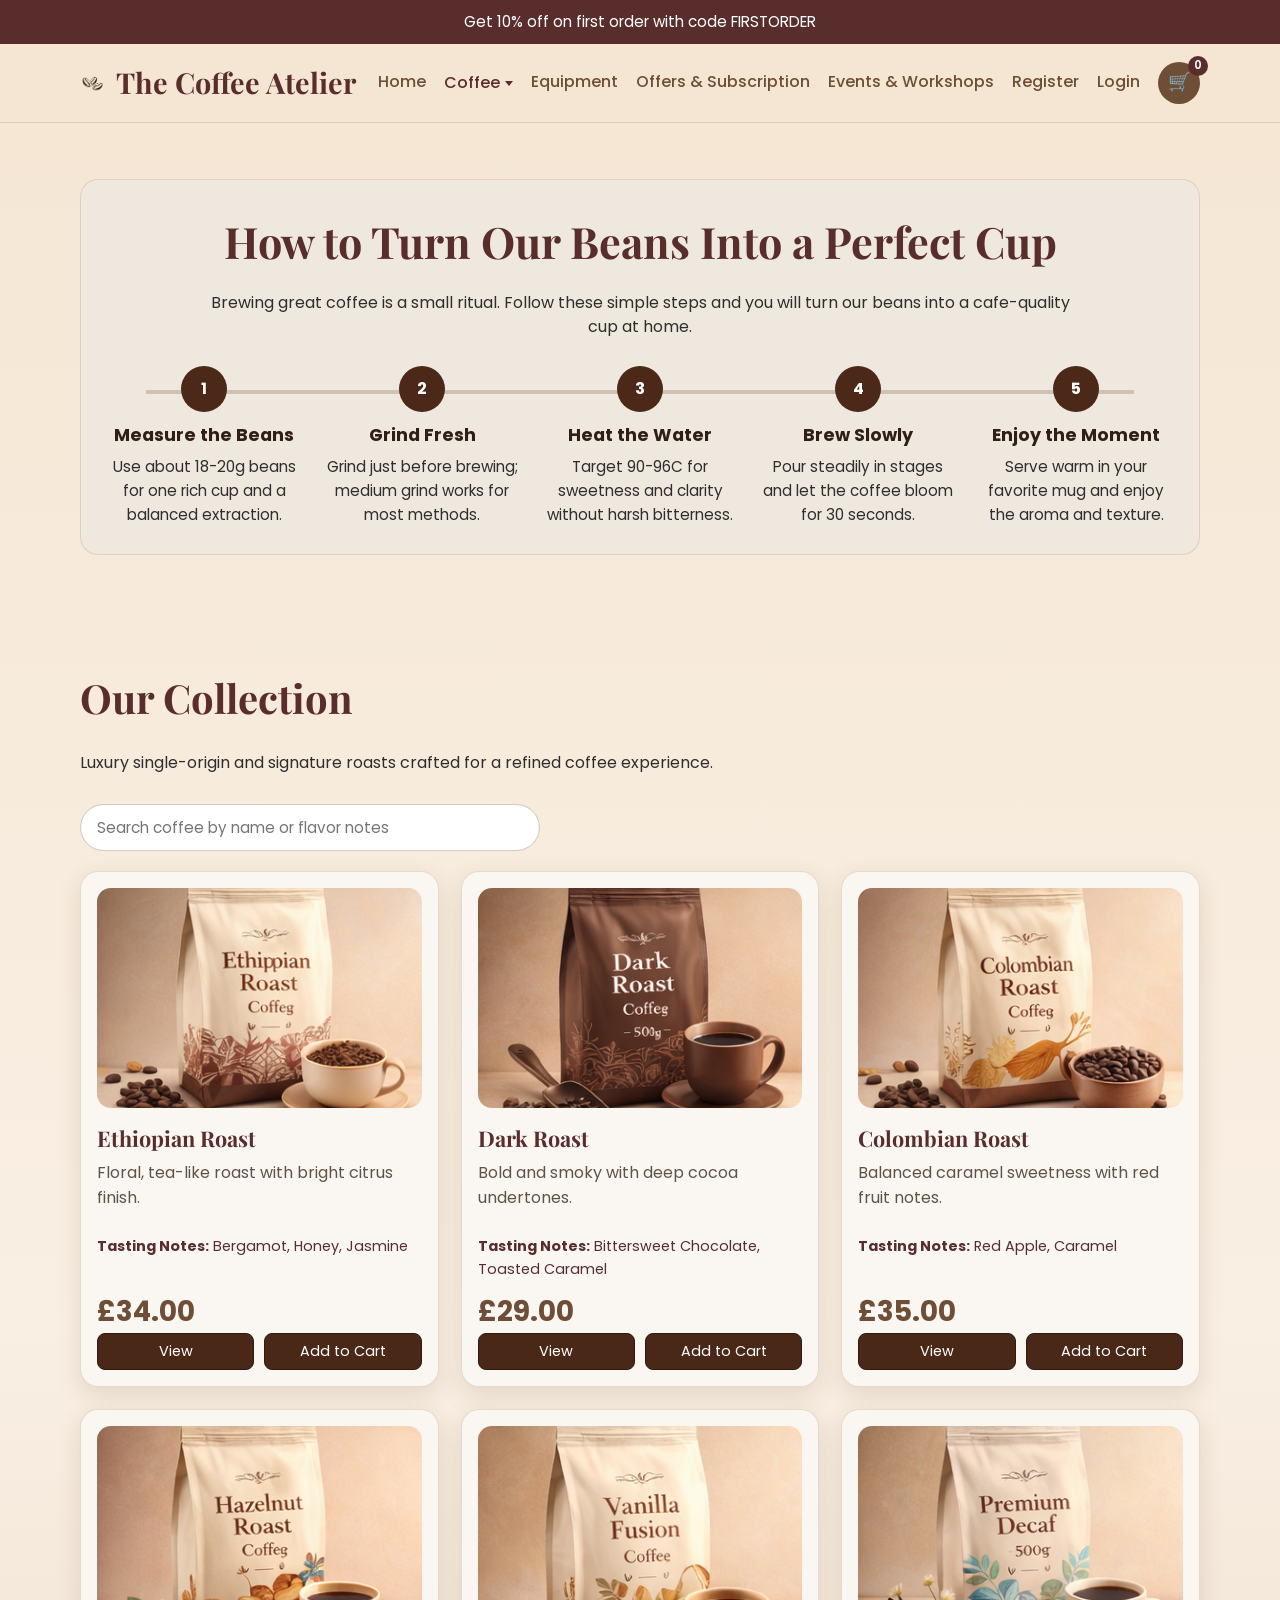
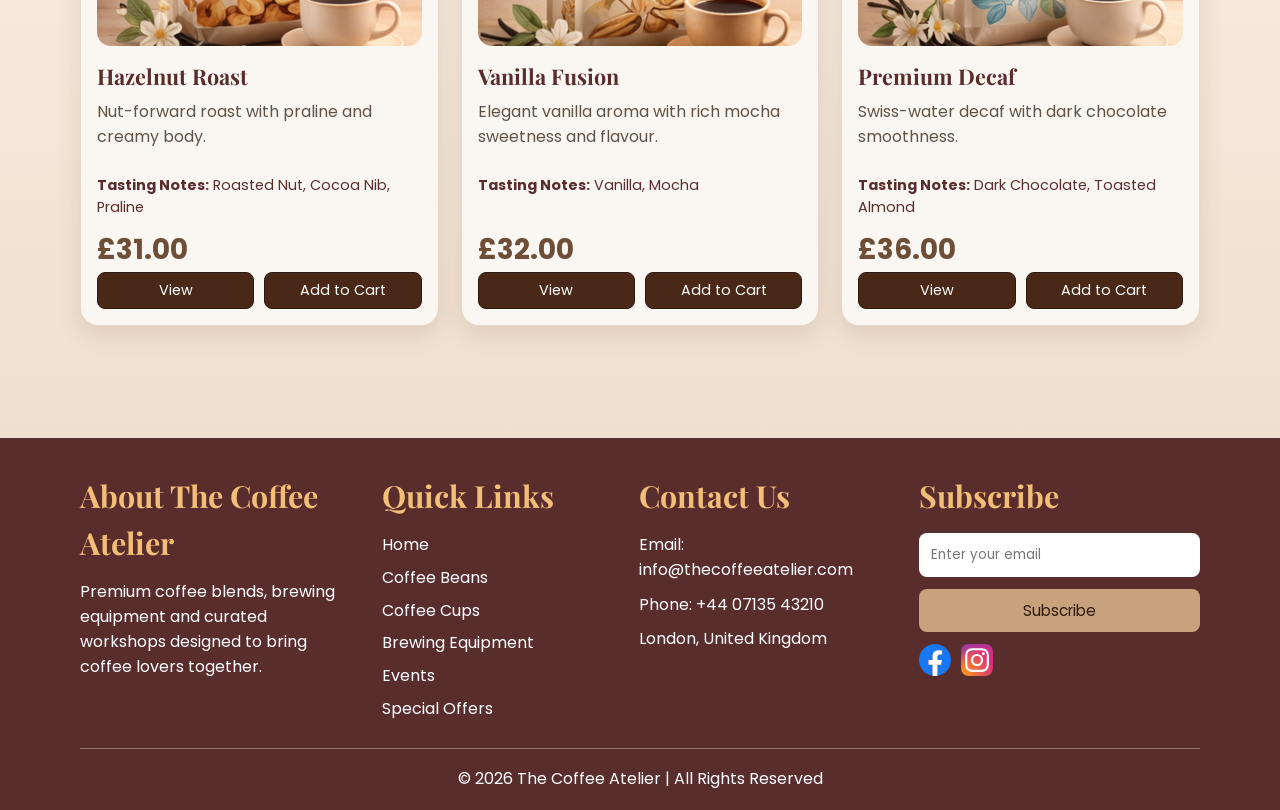
==== commit 902aee7a: "css changes" ====
--- a/beans.html
+++ b/beans.html
@@ -83,7 +83,7 @@
         <p class="section-subtext">Luxury single-origin and signature roasts crafted for a refined coffee experience.</p>
         <div class="catalog-tools">
           <div class="catalog-search">
-            <label for="coffeeSearch" style="display: none;">Search coffee products</label>
+            <label for="coffeeSearch" class="sr-only">Search coffee products</label>
             <input id="coffeeSearch" class="search-input" type="search" placeholder="Search coffee by name or flavor notes" aria-label="Search coffee products">
           </div>
           <p id="coffeeSearchEmpty" class="search-empty" hidden>No coffee products match your search.</p>
@@ -94,7 +94,7 @@
             <div class="card-content">
               <p class="product-title">Ethiopian Roast</p>
               <p class="product-one-liner">Floral, tea-like roast with bright citrus finish.</p>
-              <p class="tasting-notes" style="font-size: 0.9rem; margin-bottom: 10px; color: #5a2d2d;"><strong>Tasting Notes:</strong> Bergamot, Honey, Jasmine</p>
+              <p class="tasting-notes"><strong>Tasting Notes:</strong> Bergamot, Honey, Jasmine</p>
               <p class="price">&pound;34.00</p>
               <div class="btn-row">
                 <button class="btn btn-outline" data-action="view">View</button>
@@ -108,7 +108,7 @@
             <div class="card-content">
               <p class="product-title">Dark Roast</p>
               <p class="product-one-liner">Bold and smoky with deep cocoa undertones.</p>
-              <p class="tasting-notes" style="font-size: 0.9rem; margin-bottom: 10px; color: #5a2d2d;"><strong>Tasting Notes:</strong> Bittersweet Chocolate, Toasted Caramel</p>
+              <p class="tasting-notes"><strong>Tasting Notes:</strong> Bittersweet Chocolate, Toasted Caramel</p>
               <p class="price">&pound;29.00</p>
               <div class="btn-row">
                 <button class="btn btn-outline" data-action="view">View</button>
@@ -122,7 +122,7 @@
             <div class="card-content">
               <p class="product-title">Colombian Roast</p>
               <p class="product-one-liner">Balanced caramel sweetness with red fruit notes.</p>
-              <p class="tasting-notes" style="font-size: 0.9rem; margin-bottom: 10px; color: #5a2d2d;"><strong>Tasting Notes:</strong> Red Apple, Caramel</p>
+              <p class="tasting-notes"><strong>Tasting Notes:</strong> Red Apple, Caramel</p>
               <p class="price">&pound;35.00</p>
               <div class="btn-row">
                 <button class="btn btn-outline" data-action="view">View</button>
@@ -136,7 +136,7 @@
             <div class="card-content">
               <p class="product-title">Hazelnut Roast</p>
               <p class="product-one-liner">Nut-forward roast with praline and creamy body.</p>
-              <p class="tasting-notes" style="font-size: 0.9rem; margin-bottom: 10px; color: #5a2d2d;"><strong>Tasting Notes:</strong> Roasted Nut, Cocoa Nib, Praline</p>
+              <p class="tasting-notes"><strong>Tasting Notes:</strong> Roasted Nut, Cocoa Nib, Praline</p>
               <p class="price">&pound;31.00</p>
               <div class="btn-row">
                 <button class="btn btn-outline" data-action="view">View</button>
@@ -150,7 +150,7 @@
             <div class="card-content">
               <p class="product-title">Vanilla Fusion</p>
               <p class="product-one-liner">Elegant vanilla aroma with rich mocha sweetness and flavour.</p>
-              <p class="tasting-notes" style="font-size: 0.9rem; margin-bottom: 10px; color: #5a2d2d;"><strong>Tasting Notes:</strong> Vanilla, Mocha</p>
+              <p class="tasting-notes"><strong>Tasting Notes:</strong> Vanilla, Mocha</p>
               <p class="price">&pound;32.00</p>
               <div class="btn-row">
                 <button class="btn btn-outline" data-action="view">View</button>
@@ -164,7 +164,7 @@
             <div class="card-content">
               <p class="product-title">Premium Decaf</p>
               <p class="product-one-liner">Swiss-water decaf with dark chocolate smoothness.</p>
-              <p class="tasting-notes" style="font-size: 0.9rem; margin-bottom: 10px; color: #5a2d2d;"><strong>Tasting Notes:</strong> Dark Chocolate, Toasted Almond</p>
+              <p class="tasting-notes"><strong>Tasting Notes:</strong> Dark Chocolate, Toasted Almond</p>
               <p class="price">&pound;36.00</p>
               <div class="btn-row">
                 <button class="btn btn-outline" data-action="view">View</button>
--- a/css/style.css
+++ b/css/style.css
@@ -1,17 +1,3 @@
-:root {
-  --bg-primary: #f5e6d3;
-  --bg-secondary: #ead7c5;
-  --accent-primary: #6f4e37;
-  --accent-secondary: #5a2d2d;
-  --highlight: #c8a27c;
-  --text-dark: #2e2e2e;
-  --text-light: #ffffff;
-  --text-muted: #6f6155;
-  --card-bg: #faf7f2;
-  --shadow-soft: 0 8px 24px rgba(111, 78, 55, 0.15);
-  --radius-lg: 18px;
-  --radius-md: 12px;
-}
 * {
   box-sizing: border-box;
 }
@@ -35,6 +21,18 @@
   display: block;
 }
 
+.sr-only {
+  position: absolute;
+  width: 1px;
+  height: 1px;
+  padding: 0;
+  margin: -1px;
+  overflow: hidden;
+  clip: rect(0, 0, 0, 0);
+  white-space: nowrap;
+  border: 0;
+}
+
 .container {
   width: 92%;
   max-width: 1120px;
@@ -88,6 +86,67 @@
   gap: 18px;
 }
 
+.nav-toggle {
+  display: none;
+  align-items: center;
+  gap: 8px;
+  padding: 10px 14px;
+  border: 1px solid rgba(111, 78, 55, 0.25);
+  border-radius: 999px;
+  background: rgba(250, 247, 242, 0.95);
+  color: #5a2d2d;
+  font-family: inherit;
+  font-size: 0.95rem;
+  font-weight: 600;
+  cursor: pointer;
+  box-shadow: 0 4px 14px rgba(111, 78, 55, 0.1);
+  transition: background 0.25s ease, transform 0.25s ease, box-shadow 0.25s ease;
+}
+
+.nav-toggle:hover,
+.nav-toggle:focus-visible {
+  background: #ffffff;
+  transform: translateY(-1px);
+  box-shadow: 0 6px 16px rgba(111, 78, 55, 0.14);
+}
+
+.nav-toggle:focus-visible,
+.nav-dropdown-toggle:focus-visible {
+  outline: 2px solid #c8a27c;
+  outline-offset: 3px;
+}
+
+.nav-toggle-icon {
+  width: 18px;
+  height: 12px;
+  position: relative;
+  display: inline-block;
+}
+
+.nav-toggle-icon::before,
+.nav-toggle-icon::after {
+  content: "";
+  position: absolute;
+  left: 0;
+  width: 100%;
+  height: 2px;
+  background: currentColor;
+  border-radius: 999px;
+}
+
+.nav-toggle-icon::before {
+  top: 0;
+  box-shadow: 0 5px 0 currentColor;
+}
+
+.nav-toggle-icon::after {
+  bottom: 0;
+}
+
+.nav-dropdown-toggle::after {
+  content: "▾";
+}
+
 .site-nav {
   display: flex;
   align-items: center;
@@ -107,7 +166,7 @@
   color: #5a2d2d;
 }
 
-/* ── Dropdown nav ── */
+/* Dropdown nav for mobile devices*/    
 .nav-dropdown {
   position: relative;
 }
@@ -169,6 +228,12 @@
   transform: translateX(-50%) translateY(0);
 }
 
+.nav-dropdown.open .nav-dropdown-menu {
+  opacity: 1;
+  pointer-events: all;
+  transform: translateX(-50%) translateY(0);
+}
+
 .nav-dropdown-menu a {
   display: block;
   padding: 9px 18px;
@@ -202,6 +267,45 @@
 .cart-link:hover {
   background: #5c3f2d;
   transform: translateY(-2px);
+}
+
+.profile-link {
+  background: #6f4e37;
+  color: #ffffff;
+  gap: 0;
+  text-transform: none;
+  overflow: hidden;
+  display: inline-flex;
+  align-items: center;
+  justify-content: center;
+  width: 42px;
+  height: 42px;
+  border-radius: 50%;
+  padding: 0;
+  flex: 0 0 auto;
+}
+
+.profile-link:hover {
+  background: #5c3f2d;
+}
+
+.profile-avatar {
+  width: 100%;
+  height: 100%;
+  border-radius: 50%;
+  display: inline-flex;
+  align-items: center;
+  justify-content: center;
+  background: transparent;
+  overflow: hidden;
+  flex: 0 0 auto;
+}
+
+.profile-avatar-icon {
+  width: 22px;
+  height: 22px;
+  display: block;
+  margin: auto;
 }
 
 .cart-badge {
@@ -379,7 +483,7 @@
   opacity: 0.9;
 }
 
-.featured-product h3 {
+.featured-product h2 {
   margin: 8px 0 4px;
   font-family: "Playfair Display", Georgia, serif;
   font-size: 1.5rem;
@@ -1005,15 +1109,172 @@
 
 .auth-modal-note {
   margin: 0;
-  color: var(--text-muted);
+  color: #6f6155;
   font-size: 0.93rem;
 }
 
 .auth-modal-message {
   margin: 0;
-  color: var(--accent-secondary);
+  color: #5a2d2d;
   font-weight: 600;
   line-height: 1.45;
+}
+
+.profile-section {
+  padding-top: 48px;
+}
+
+.profile-hero {
+  margin-bottom: 24px;
+}
+
+.profile-kicker {
+  margin: 0 0 8px;
+  text-transform: uppercase;
+  letter-spacing: 0.14em;
+  color: #6f4e37;
+  font-size: 0.82rem;
+  font-weight: 700;
+}
+
+.profile-shell {
+  display: grid;
+  grid-template-columns: 300px minmax(0, 1fr);
+  gap: 24px;
+  align-items: start;
+}
+
+.profile-sidebar {
+  display: grid;
+  gap: 18px;
+  position: sticky;
+  top: 106px;
+}
+
+.profile-card {
+  padding: 24px;
+  text-align: center;
+  background: linear-gradient(160deg, #6f4e37, #5a2d2d);
+  color: #ffffff;
+  border: 1px solid rgba(255, 255, 255, 0.12);
+}
+
+.profile-avatar-large {
+  width: 94px;
+  height: 94px;
+  margin: 0 auto 14px;
+  border-radius: 50%;
+  display: flex;
+  align-items: center;
+  justify-content: center;
+  background: rgba(255, 255, 255, 0.16);
+  border: 1px solid rgba(255, 255, 255, 0.18);
+  overflow: hidden;
+}
+
+.profile-avatar-large .profile-avatar-icon {
+  width: 100%;
+  height: 100%;
+}
+
+.profile-card h2 {
+  margin: 0;
+  font-family: "Playfair Display", Georgia, serif;
+  font-size: 1.55rem;
+}
+
+.profile-card p {
+  margin: 6px 0 0;
+  color: rgba(255, 255, 255, 0.86);
+  word-break: break-word;
+}
+
+.profile-menu {
+  display: grid;
+  gap: 12px;
+}
+
+.profile-menu-item {
+  border: 1px solid rgba(111, 78, 55, 0.22);
+  background: rgba(250, 247, 242, 0.96);
+  color: #5a2d2d;
+  text-align: left;
+  padding: 14px 16px;
+  border-radius: 14px;
+  font-family: inherit;
+  font-size: 0.97rem;
+  font-weight: 600;
+  cursor: pointer;
+  box-shadow: 0 6px 16px rgba(111, 78, 55, 0.08);
+  transition: background 0.25s ease, color 0.25s ease, transform 0.2s ease, box-shadow 0.25s ease;
+}
+
+.profile-menu-item:hover,
+.profile-menu-item:focus-visible {
+  transform: translateY(-1px);
+  box-shadow: 0 10px 20px rgba(111, 78, 55, 0.14);
+}
+
+.profile-menu-item.active {
+  background: #6f4e37;
+  color: #ffffff;
+}
+
+.profile-menu-item.danger {
+  color: #9b4b43;
+}
+
+.profile-menu-item.active.danger {
+  background: #5a2d2d;
+  color: #ffffff;
+}
+
+.profile-menu-item:focus-visible {
+  outline: 2px solid #c8a27c;
+  outline-offset: 2px;
+}
+
+.profile-content {
+  display: grid;
+  gap: 18px;
+}
+
+.profile-panel {
+  background: #faf7f2;
+  border-radius: 18px;
+  box-shadow: 0 8px 24px rgba(111, 78, 55, 0.15);
+  border: 1px solid rgba(200, 162, 124, 0.35);
+  padding: 24px;
+}
+
+.profile-panel h2 {
+  margin: 0 0 8px;
+  font-family: "Playfair Display", Georgia, serif;
+  color: #5a2d2d;
+  font-size: 1.95rem;
+}
+
+.profile-panel p {
+  margin: 0 0 18px;
+  color: #6f6155;
+}
+
+.profile-panel .form-grid {
+  margin-top: 8px;
+}
+
+.profile-note {
+  margin: 12px 0 0;
+  color: #6f6155;
+  font-size: 0.92rem;
+}
+
+.profile-logout-action {
+  margin-top: -6px;
+}
+
+.profile-logout-action .profile-menu-item {
+  width: 100%;
 }
 
 .cart-layout {
@@ -1180,6 +1441,16 @@
   border: 1px dashed rgba(111, 78, 55, 0.4);
 }
 
+.nav-dropdown-toggle::after {
+  content: "" !important;
+  width: 0;
+  height: 0;
+  border-left: 4px solid transparent;
+  border-right: 4px solid transparent;
+  border-top: 5px solid currentColor;
+  transform: translateY(1px);
+}
+
 @media (max-width: 1024px) {
   .grid-3,
   .collection-grid,
@@ -1212,8 +1483,11 @@
 
 @media (max-width: 760px) {
   .header-inner {
-    flex-direction: column;
-    justify-content: center;
+    position: relative;
+    flex-direction: row;
+    flex-wrap: wrap;
+    align-items: center;
+    justify-content: space-between;
     padding: 12px 0;
   }
 
@@ -1223,13 +1497,84 @@
   }
 
   .nav-wrap {
+    position: static;
     width: 100%;
     justify-content: space-between;
+    gap: 10px;
+  }
+
+  .nav-toggle {
+    display: inline-flex;
   }
 
   .site-nav {
-    gap: 10px;
-    font-size: 0.92rem;
+    display: none;
+    position: absolute;
+    top: calc(100% + 12px);
+    left: 0;
+    right: 0;
+    width: 100%;
+    flex-direction: column;
+    align-items: stretch;
+    gap: 0;
+    padding: 10px 0;
+    background: rgba(245, 230, 211, 0.98);
+    border: 1px solid rgba(200, 162, 124, 0.35);
+    border-radius: 18px;
+    box-shadow: 0 16px 32px rgba(111, 78, 55, 0.18);
+    z-index: 1002;
+    font-size: 0.98rem;
+  }
+
+  .nav-wrap.menu-open .site-nav {
+    display: flex;
+  }
+
+  .site-nav > * {
+    width: 100%;
+  }
+
+  .site-nav a,
+  .nav-dropdown-toggle {
+    width: 100%;
+    justify-content: space-between;
+    padding: 12px 18px;
+  }
+
+  .site-nav a.profile-link {
+    display: inline-flex;
+    justify-content: center;
+    gap: 0;
+  }
+
+  .nav-dropdown {
+    width: 100%;
+  }
+
+  .nav-dropdown-menu {
+    position: static;
+    transform: none;
+    left: auto;
+    top: auto;
+    min-width: 0;
+    margin: 0;
+    padding: 0 0 0 18px;
+    opacity: 1;
+    pointer-events: auto;
+    display: none;
+    background: transparent;
+    border: 0;
+    box-shadow: none;
+    backdrop-filter: none;
+    -webkit-backdrop-filter: none;
+  }
+
+  .nav-dropdown:hover .nav-dropdown-menu {
+    transform: none;
+  }
+
+  .nav-dropdown.open .nav-dropdown-menu {
+    display: block;
   }
 
   .grid-3,
@@ -1243,6 +1588,14 @@
     grid-template-columns: 1fr;
   }
 
+  .profile-shell {
+    grid-template-columns: 1fr;
+  }
+
+  .profile-sidebar {
+    position: static;
+  }
+
   .hero {
     height: 60vh;
     min-height: 420px;
@@ -1262,7 +1615,7 @@
     padding: 12px;
   }
 
-  .featured-product h3 {
+  .featured-product h2 {
     font-size: 1.25rem;
   }
 
@@ -1360,3 +1713,438 @@
 .product-card img:hover {
   box-shadow: 0 6px 16px rgba(111, 78, 55, 0.3);
 }
+
+/* Page-specific layout helpers moved out of HTML */
+
+/* Home Page */
+.welcome-modal {
+  max-width: 480px;
+}
+
+.welcome-modal-body {
+  grid-template-columns: 1fr;
+  gap: 12px;
+  padding: 16px 18px 18px;
+}
+
+.welcome-modal-body p {
+  margin: 0;
+  color: #2e2e2e;
+  font-size: 1rem;
+  line-height: 1.45;
+}
+
+/* Login Page */
+.login-section .section-title,
+.signup-section .section-title {
+  text-align: center;
+}
+
+.login-wrap {
+  max-width: 560px;
+  margin: 0 auto;
+}
+
+/* Signup Page */
+.signup-wrap {
+  max-width: 460px;
+  margin: 0 auto;
+}
+
+.signup-wrap .form-grid {
+  grid-template-columns: 1fr;
+  gap: 10px;
+}
+
+.signup-wrap .field.full {
+  grid-column: auto;
+}
+
+.signup-wrap label {
+  font-size: 0.92rem;
+}
+
+.signup-wrap input,
+.signup-wrap .phone-number {
+  padding: 8px 10px;
+  font-size: 0.92rem;
+  width: 100%;
+}
+
+.signup-wrap .validation-list {
+  font-size: 0.82rem;
+  gap: 3px;
+  margin-top: 4px;
+}
+
+.signup-wrap .captcha-box {
+  gap: 8px;
+  display: grid;
+}
+
+.captcha-row {
+  display: flex;
+  align-items: center;
+  gap: 10px;
+  flex-wrap: wrap;
+}
+
+.captcha-chip {
+  display: inline-flex;
+  align-items: center;
+  min-height: 42px;
+  padding: 0 14px;
+  border-radius: 999px;
+  border: 1px dashed rgba(90, 45, 45, 0.35);
+  background: rgba(234, 215, 197, 0.45);
+  color: #5a2d2d;
+  font-weight: 600;
+  letter-spacing: 0.22em;
+  text-transform: uppercase;
+  font-family: "Courier New", monospace;
+}
+
+.captcha-refresh {
+  width: 42px;
+  height: 42px;
+  border-radius: 50%;
+  border: 1px solid rgba(90, 45, 45, 0.22);
+  background: rgba(234, 215, 197, 0.65);
+  color: #5a2d2d;
+  display: inline-flex;
+  align-items: center;
+  justify-content: center;
+  padding: 0;
+  cursor: pointer;
+  transition: transform 0.2s ease, background 0.2s ease, border-color 0.2s ease;
+}
+
+.captcha-refresh svg {
+  width: 18px;
+  height: 18px;
+}
+
+.captcha-refresh:hover,
+.captcha-refresh:focus-visible {
+  background: rgba(234, 215, 197, 0.9);
+  border-color: rgba(90, 45, 45, 0.4);
+  transform: translateY(-1px);
+  outline: none;
+}
+
+/* Payment Page */
+.payment-layout {
+  display: grid;
+  grid-template-columns: 1.08fr 0.92fr;
+  gap: 24px;
+  align-items: start;
+}
+
+.payment-card {
+  background: #faf7f2;
+  border-radius: 18px;
+  box-shadow: 0 8px 24px rgba(111, 78, 55, 0.15);
+  border: 1px solid rgba(200, 162, 124, 0.32);
+  padding: 24px;
+}
+
+.payment-card h2 {
+  margin-bottom: 12px;
+}
+
+.payment-card-title {
+  font-size: 1.6rem;
+  margin-bottom: 16px;
+}
+
+.payment-summary-title {
+  font-size: 1.6rem;
+  margin-bottom: 0;
+}
+
+.payment-panel {
+  display: grid;
+  gap: 18px;
+}
+
+.order-lines {
+  display: grid;
+  gap: 10px;
+  margin-top: 14px;
+}
+
+.order-line {
+  display: flex;
+  justify-content: space-between;
+  gap: 10px;
+  padding-bottom: 10px;
+  border-bottom: 1px solid rgba(111, 78, 55, 0.14);
+}
+
+.payment-note {
+  margin: 0 0 14px;
+  color: #6f6155;
+  max-width: 64ch;
+}
+
+.payment-fields {
+  display: grid;
+  gap: 14px;
+}
+
+.payment-method-group {
+  display: grid;
+  gap: 14px;
+  border: 0;
+  padding: 0;
+  margin: 0;
+}
+
+.payment-method-group legend {
+  padding: 0;
+  margin: 0 0 6px;
+  font-family: "Playfair Display", Georgia, serif;
+  color: #5a2d2d;
+  font-size: 1.08rem;
+  font-weight: 700;
+}
+
+.method-help,
+.payment-method-note {
+  margin: 0;
+  color: #6f6155;
+  font-size: 0.93rem;
+}
+
+.payment-submit-btn {
+  width: 100%;
+}
+
+.card-fields {
+  display: grid;
+  gap: 14px;
+  padding: 16px;
+  border-radius: 14px;
+  background: rgba(255, 255, 255, 0.5);
+  border: 1px solid rgba(111, 78, 55, 0.12);
+}
+
+.payment-method-select {
+  width: 100%;
+  border: 1px solid rgba(111, 78, 55, 0.25);
+  border-radius: 12px;
+  padding: 10px 12px;
+  background: #fff;
+  font: inherit;
+}
+
+.method-grid {
+  display: grid;
+  grid-template-columns: repeat(3, minmax(0, 1fr));
+  gap: 12px;
+}
+
+.method-input {
+  position: absolute;
+  opacity: 0;
+  pointer-events: none;
+}
+
+.method-option {
+  display: grid;
+  gap: 4px;
+  min-height: 100%;
+  border: 1px solid rgba(111, 78, 55, 0.22);
+  border-radius: 14px;
+  background: #fff;
+  padding: 14px 12px;
+  text-align: left;
+  cursor: pointer;
+  transition: transform 0.2s ease, border-color 0.2s ease, box-shadow 0.2s ease;
+  font: inherit;
+  box-shadow: 0 1px 0 rgba(111, 78, 55, 0.04);
+}
+
+.method-option strong {
+  color: #5a2d2d;
+  margin: 0;
+}
+
+.method-option span {
+  color: #6f6155;
+  font-size: 0.9rem;
+}
+
+.method-option.active {
+  border-color: #c8a27c;
+  box-shadow: 0 10px 20px rgba(111, 78, 55, 0.12);
+  transform: translateY(-1px);
+  background: rgba(234, 215, 197, 0.4);
+}
+
+.address-fields {
+  display: grid;
+  gap: 14px;
+  padding: 16px;
+  border-radius: 14px;
+  background: rgba(255, 255, 255, 0.5);
+  border: 1px solid rgba(111, 78, 55, 0.12);
+}
+
+.address-fields textarea {
+  resize: none;
+  overflow-y: auto;
+  min-height: 92px;
+  font-size: inherit;
+  line-height: 1.55;
+}
+
+.card-fields[hidden],
+.address-fields[hidden] {
+  display: none !important;
+}
+
+.method-input:focus-visible + .method-option {
+  outline: 3px solid rgba(90, 45, 45, 0.2);
+  outline-offset: 2px;
+}
+
+.payment-summary {
+  display: grid;
+  gap: 16px;
+  position: sticky;
+  top: 100px;
+}
+
+.summary-shell {
+  display: grid;
+  gap: 12px;
+  padding: 18px;
+  border-radius: 14px;
+  background: rgba(255, 255, 255, 0.45);
+  border: 1px solid rgba(111, 78, 55, 0.12);
+}
+
+.summary-row strong {
+  color: #5a2d2d;
+}
+
+/* Offers Page */
+.offers-grid .offer-card.highlighted {
+  border: 2px solid #c8a27c;
+}
+
+.offer-card--spaced {
+  margin-top: 26px;
+}
+
+.special-codes-title {
+  font-size: 1.7rem;
+}
+
+/* Offers Page - Coffee Picker */
+.coffee-picker-row {
+  display: grid;
+  grid-template-columns: 1fr 120px;
+  gap: 10px;
+}
+
+.coffee-picker-body {
+  grid-template-columns: 1fr;
+}
+
+.coffee-picker-hint {
+  margin: 0 0 8px;
+}
+
+.coffee-picker-fields {
+  display: grid;
+  gap: 10px;
+}
+
+.coffee-picker-error {
+  margin: 8px 0 0;
+  color: #b3261e;
+  min-height: 1.2em;
+}
+
+.coffee-picker-actions {
+  justify-content: flex-end;
+  margin-top: 6px;
+}
+
+/* Beans and Coffee Pages */
+.catalog-search-label {
+  display: none;
+}
+
+.tasting-notes {
+  font-size: 0.9rem;
+  margin-bottom: 10px;
+  color: #5a2d2d;
+}
+
+/* Equipment Page */
+.equipment-feature-title {
+  margin: 0 0 8px;
+  font-size: clamp(1.6rem, 3vw, 2.2rem);
+}
+
+/* Events Page */
+.event-price {
+  margin: 8px 0 14px;
+  font-size: 1.15rem;
+}
+
+/* Home Page */
+.home-about-section {
+  background: #f5e4cf;
+}
+
+/* Cart Page */
+.cart-summary-spacer {
+  margin-top: 14px;
+}
+
+.cart-summary-title {
+  font-size: 1.4rem;
+  margin-bottom: 8px;
+}
+
+.cart-login-note {
+  margin: 0 0 12px;
+  color: #6f6155;
+  font-size: 0.94rem;
+}
+
+.cart-offer-field {
+  margin: 10px 0;
+}
+
+.cart-checkout-btn {
+  width: 100%;
+  margin-top: 12px;
+}
+
+.cart-item-title {
+  margin: 0 0 6px;
+  color: #5a2d2d;
+}
+
+.cart-item-price {
+  margin: 0;
+}
+
+.cart-item-detail {
+  margin: 6px 0 0;
+  font-size: 0.92rem;
+  color: #6f6155;
+}
+
+.cart-remove-btn {
+  margin-top: 8px;
+}
+
+.card-content .price.event-price {
+  margin: 8px 0 14px;
+}
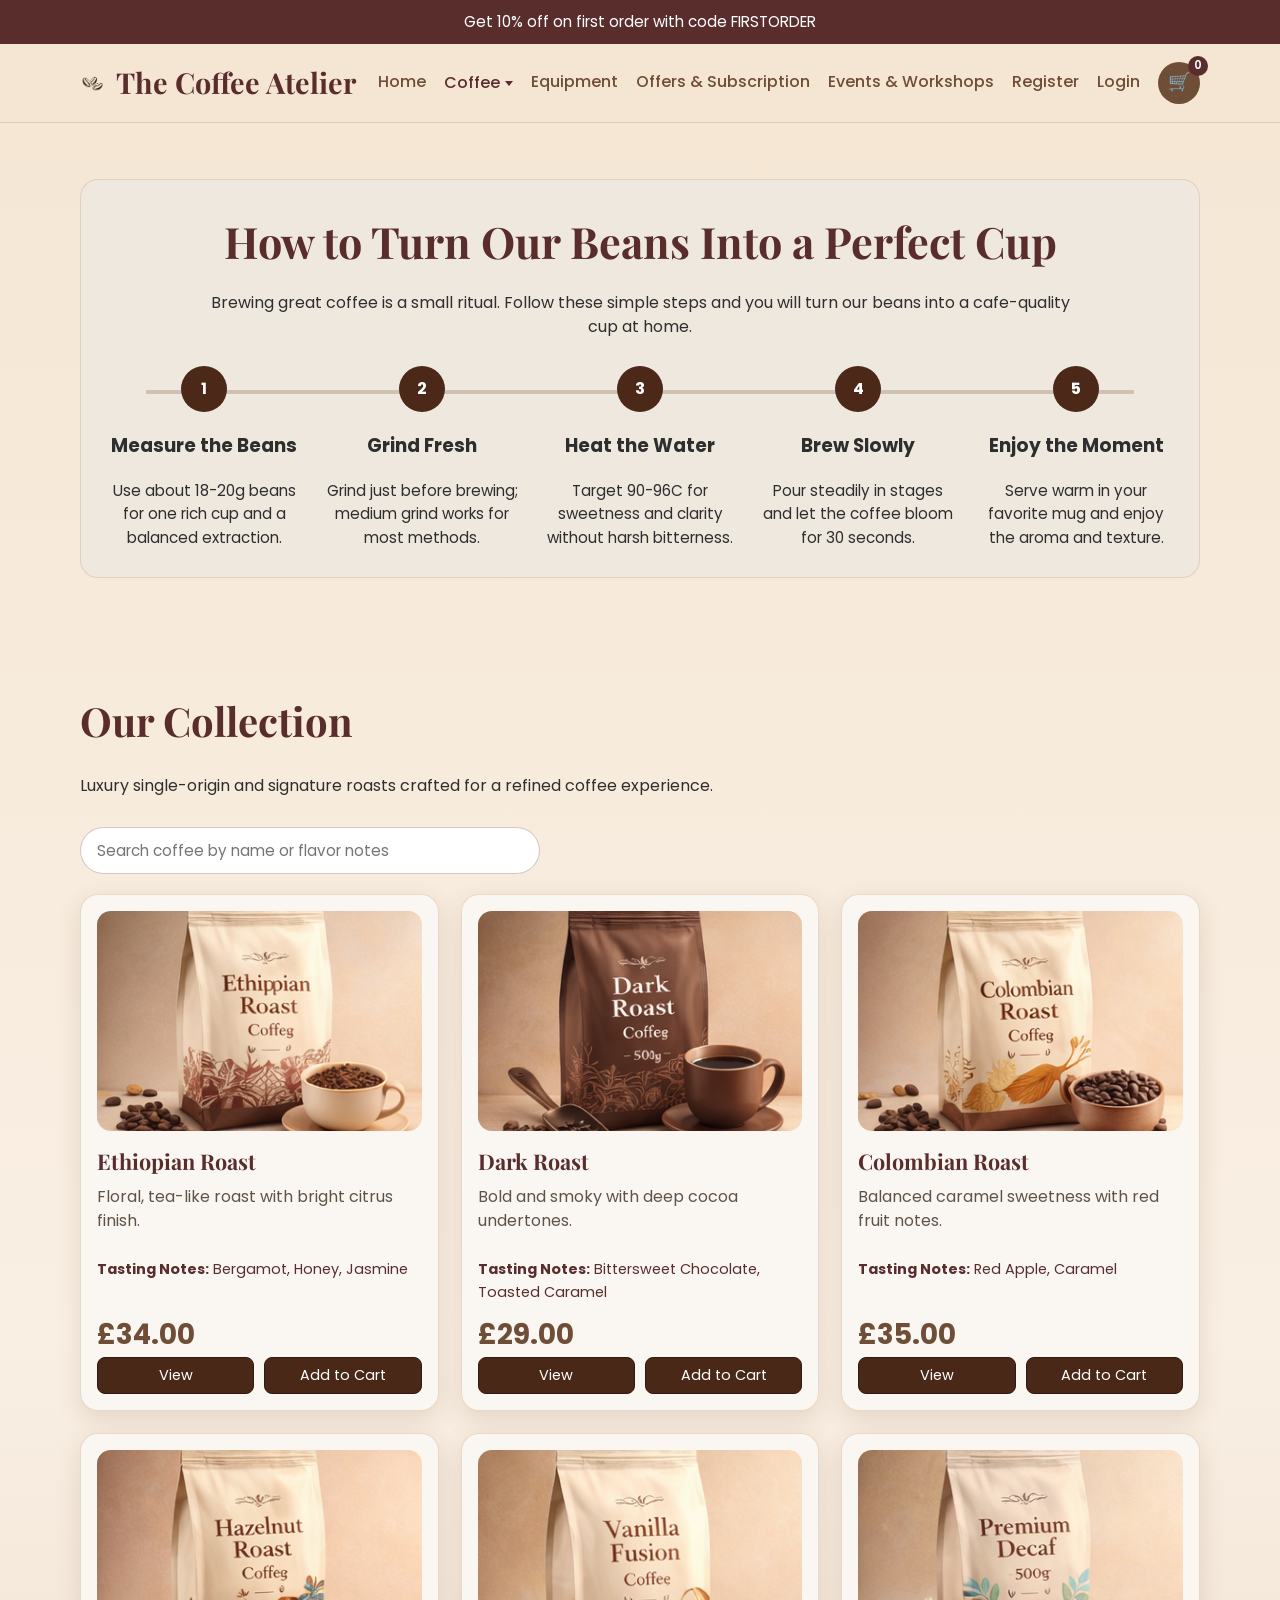
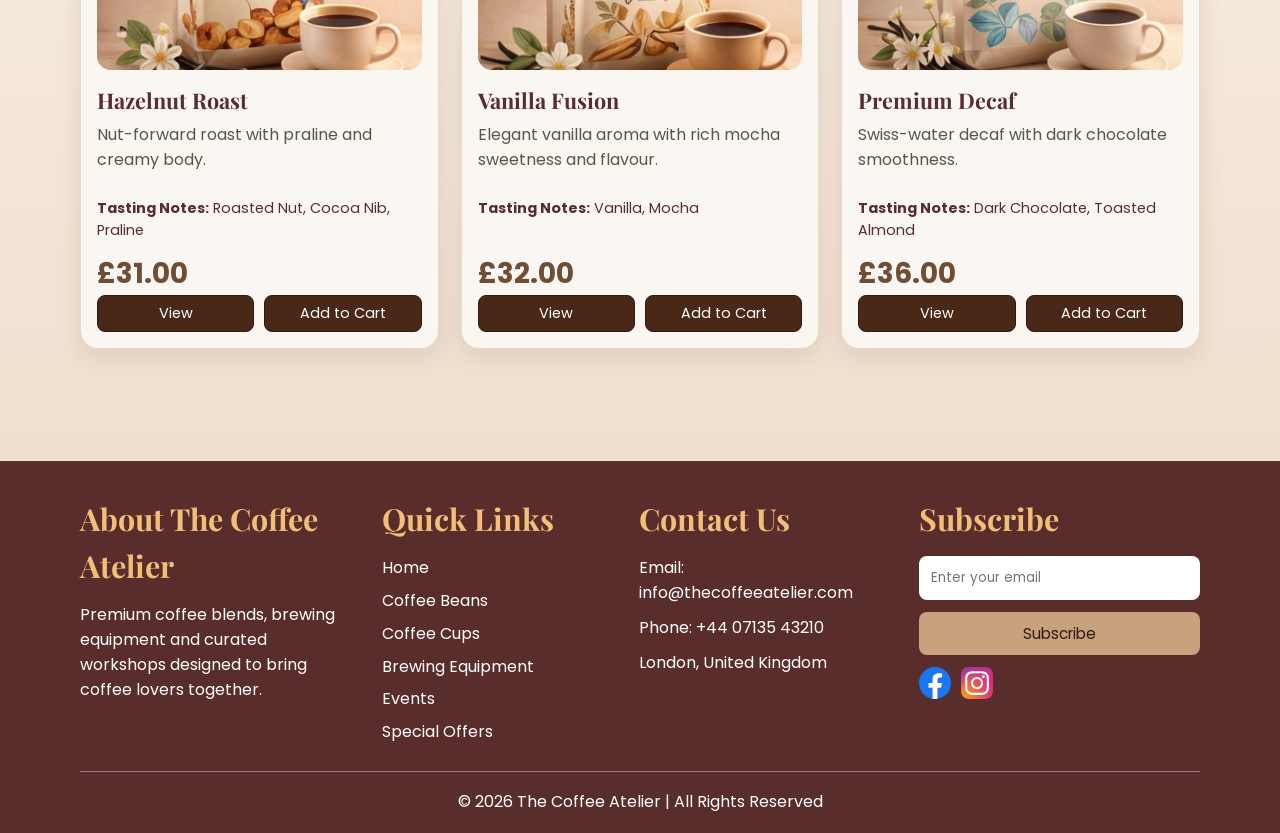
==== commit 2c43130c: "final-no-error" ====
--- a/beans.html
+++ b/beans.html
@@ -49,27 +49,27 @@
           <div class="brew-steps">
             <div class="brew-step">
               <div class="brew-step-number">1</div>
-              <h4>Measure the Beans</h4>
+              <h3>Measure the Beans</h3>
               <p>Use about 18-20g beans for one rich cup and a balanced extraction.</p>
             </div>
             <div class="brew-step">
               <div class="brew-step-number">2</div>
-              <h4>Grind Fresh</h4>
+              <h3>Grind Fresh</h3>
               <p>Grind just before brewing; medium grind works for most methods.</p>
             </div>
             <div class="brew-step">
               <div class="brew-step-number">3</div>
-              <h4>Heat the Water</h4>
+              <h3>Heat the Water</h3>
               <p>Target 90-96C for sweetness and clarity without harsh bitterness.</p>
             </div>
             <div class="brew-step">
               <div class="brew-step-number">4</div>
-              <h4>Brew Slowly</h4>
+              <h3>Brew Slowly</h3>
               <p>Pour steadily in stages and let the coffee bloom for 30 seconds.</p>
             </div>
             <div class="brew-step">
               <div class="brew-step-number">5</div>
-              <h4>Enjoy the Moment</h4>
+              <h3>Enjoy the Moment</h3>
               <p>Serve warm in your favorite mug and enjoy the aroma and texture.</p>
             </div>
           </div>
@@ -92,7 +92,7 @@
           <article class="card product-card product-card-horizontal" data-id="coffee-1" data-name="Ethiopian Roast" data-price="34.00" data-image="images/ethiopian-roast.png" data-short="Floral, tea-like roast with bright citrus finish." data-description="Our Ethiopian Roast is sourced from high-altitude heirloom varietals and roasted to highlight floral aromatics, bergamot brightness, and a delicate honey sweetness. It is elegant, clean, and layered for specialty drinkers." data-usage="Use 18g coffee to 300ml water at 93C. Ideal for pour-over and Chemex. Keep bloom at 30-40 seconds for maximum aroma.">
             <img src="images/ethiopian-roast.png" alt="Ethiopian Roast">
             <div class="card-content">
-              <p class="product-title">Ethiopian Roast</p>
+              <h2 class="product-title">Ethiopian Roast</h2>
               <p class="product-one-liner">Floral, tea-like roast with bright citrus finish.</p>
               <p class="tasting-notes"><strong>Tasting Notes:</strong> Bergamot, Honey, Jasmine</p>
               <p class="price">&pound;34.00</p>
@@ -106,7 +106,7 @@
           <article class="card product-card product-card-horizontal" data-id="coffee-2" data-name="Dark Roast" data-price="29.00" data-image="images/dark-roast.png" data-short="Bold and smoky with deep cocoa undertones." data-description="Dark Roast is a premium full-bodied profile designed for intensity lovers. Expect rich bittersweet chocolate, toasted caramel, and a long, velvety finish that pairs beautifully with milk or as a short black." data-usage="Best for espresso or moka pot. Dose 18-20g for a 1:2 ratio shot in 26-30 seconds. For French press, use coarse grind and 4-minute steep.">
             <img src="images/dark-roast.png" alt="Dark Roast">
             <div class="card-content">
-              <p class="product-title">Dark Roast</p>
+              <h2 class="product-title">Dark Roast</h2>
               <p class="product-one-liner">Bold and smoky with deep cocoa undertones.</p>
               <p class="tasting-notes"><strong>Tasting Notes:</strong> Bittersweet Chocolate, Toasted Caramel</p>
               <p class="price">&pound;29.00</p>
@@ -120,7 +120,7 @@
           <article class="card product-card product-card-horizontal" data-id="coffee-3" data-name="Colombian Roast" data-price="35.00" data-image="images/colombian-roast.png" data-short="Balanced caramel sweetness with red fruit notes." data-description="Colombian Roast is selected from estate lots known for silky body and structured sweetness. This roast delivers red apple brightness, caramel depth, and a smooth finish suited for daily luxury brewing." data-usage="For V60, brew 20g to 320ml water at 92C. Medium grind, circular pours, and a total brew time near 2:45 for optimal clarity.">
             <img src="images/colombian-roast.png" alt="Colombian Roast">
             <div class="card-content">
-              <p class="product-title">Colombian Roast</p>
+              <h2 class="product-title">Colombian Roast</h2>
               <p class="product-one-liner">Balanced caramel sweetness with red fruit notes.</p>
               <p class="tasting-notes"><strong>Tasting Notes:</strong> Red Apple, Caramel</p>
               <p class="price">&pound;35.00</p>
@@ -134,7 +134,7 @@
           <article class="card product-card product-card-horizontal" data-id="coffee-4" data-name="Hazelnut Roast" data-price="31.00" data-image="images/hazelnut-roast.png" data-short="Nut-forward roast with praline and creamy body." data-description="Hazelnut Roast is a dessert-like luxury blend with roasted nut character, cocoa nib accents, and a creamy mouthfeel. It is crafted for indulgent cups without overwhelming bitterness." data-usage="Works beautifully as latte base. Pull 18g espresso into 36g output, then pair with textured milk. Also ideal for AeroPress with medium-fine grind.">
             <img src="images/hazelnut-roast.png" alt="Hazelnut Roast">
             <div class="card-content">
-              <p class="product-title">Hazelnut Roast</p>
+              <h2 class="product-title">Hazelnut Roast</h2>
               <p class="product-one-liner">Nut-forward roast with praline and creamy body.</p>
               <p class="tasting-notes"><strong>Tasting Notes:</strong> Roasted Nut, Cocoa Nib, Praline</p>
               <p class="price">&pound;31.00</p>
@@ -148,7 +148,7 @@
           <article class="card product-card product-card-horizontal" data-id="coffee-5" data-name="Vanilla Fusion" data-price="32.00" data-image="images/vanilla-fusion.png" data-short="Elegant vanilla aroma with rich mocha sweetness and flavour." data-description="Vanilla Fusion combines high-grade arabica with natural vanilla infusion for an aromatic, soft, and luxurious profile. It offers creamy sweetness, mocha depth, and smooth acidity for refined palates." data-usage="Ideal for slow drip or flat white. Use medium grind and 1:15 brew ratio. For milk coffee, keep extraction slightly longer for deeper sweetness.">
             <img src="images/vanilla-fusion.png" alt="Vanilla Fusion">
             <div class="card-content">
-              <p class="product-title">Vanilla Fusion</p>
+              <h2 class="product-title">Vanilla Fusion</h2>
               <p class="product-one-liner">Elegant vanilla aroma with rich mocha sweetness and flavour.</p>
               <p class="tasting-notes"><strong>Tasting Notes:</strong> Vanilla, Mocha</p>
               <p class="price">&pound;32.00</p>
@@ -162,7 +162,7 @@
           <article class="card product-card product-card-horizontal" data-id="coffee-6" data-name="Premium Decaf" data-price="36.00" data-image="images/premium-decaf.png" data-short="Swiss-water decaf with dark chocolate smoothness." data-description="Premium Decaf uses a chemical-free process to retain aroma and complexity while removing caffeine. Expect dark chocolate, toasted almond, and a polished finish ideal for late-evening cups." data-usage="Brew as espresso, French press, or filter. Keep water at 92C and avoid over-extraction to preserve natural sweetness.">
             <img src="images/premium-decaf.png" alt="Premium Decaf">
             <div class="card-content">
-              <p class="product-title">Premium Decaf</p>
+              <h2 class="product-title">Premium Decaf</h2>
               <p class="product-one-liner">Swiss-water decaf with dark chocolate smoothness.</p>
               <p class="tasting-notes"><strong>Tasting Notes:</strong> Dark Chocolate, Toasted Almond</p>
               <p class="price">&pound;36.00</p>
@@ -180,11 +180,11 @@
   <div class="modal-backdrop" id="productModal">
     <div class="modal">
       <div class="modal-header">
-        <h3 class="modal-title" id="modalTitle"></h3>
+        <h3 class="modal-title" id="modalTitle">Product Details</h3>
         <button class="close-btn" id="closeModal">&times;</button>
       </div>
       <div class="modal-body">
-        <img id="modalImage" src="" alt="">
+        <img id="modalImage" src="images/logo.png" alt="">
         <div>
           <p id="modalDescription"></p>
           <p><strong>How to Use:</strong> <span id="modalUsage"></span></p>
--- a/css/style.css
+++ b/css/style.css
@@ -1708,10 +1708,6 @@
 
 .product-card img {
   cursor: pointer;
-  transition: box-shadow 0.25s ease;
-}
-.product-card img:hover {
-  box-shadow: 0 6px 16px rgba(111, 78, 55, 0.3);
 }
 
 /* Page-specific layout helpers moved out of HTML */
